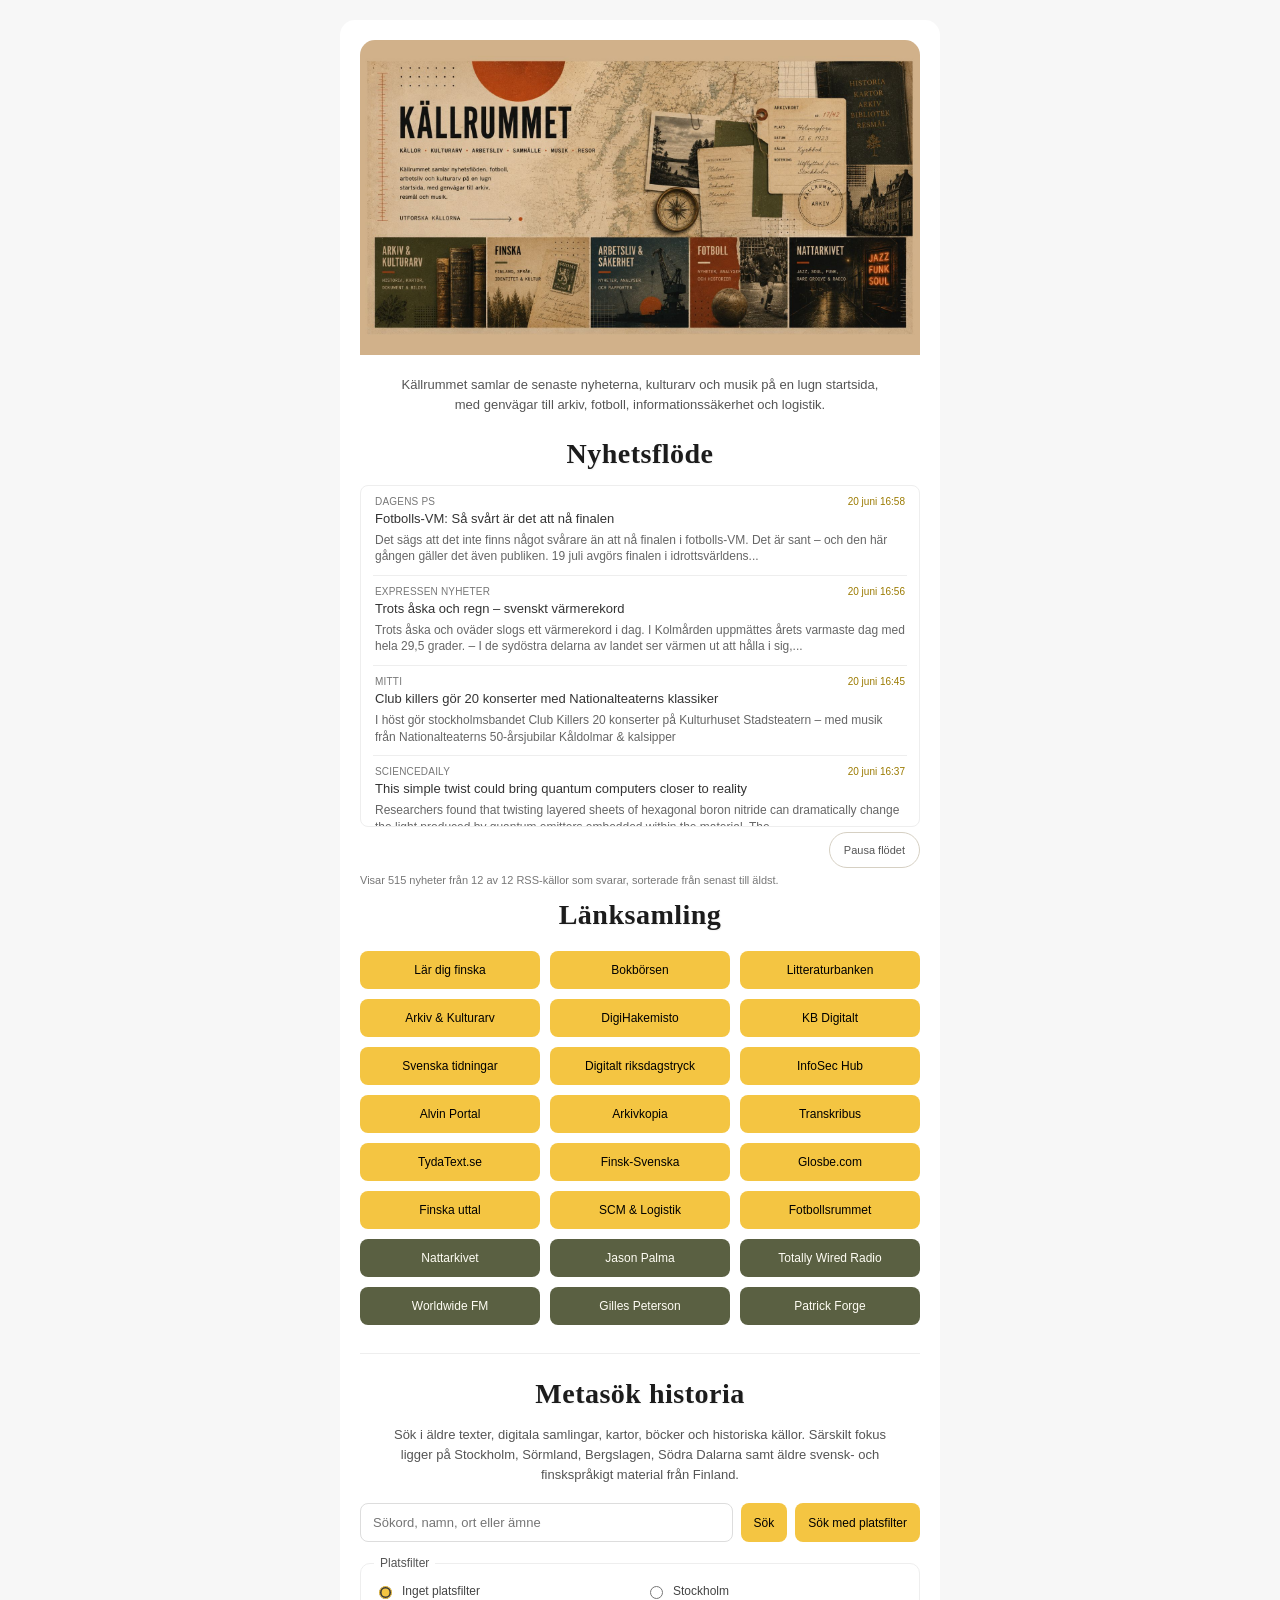
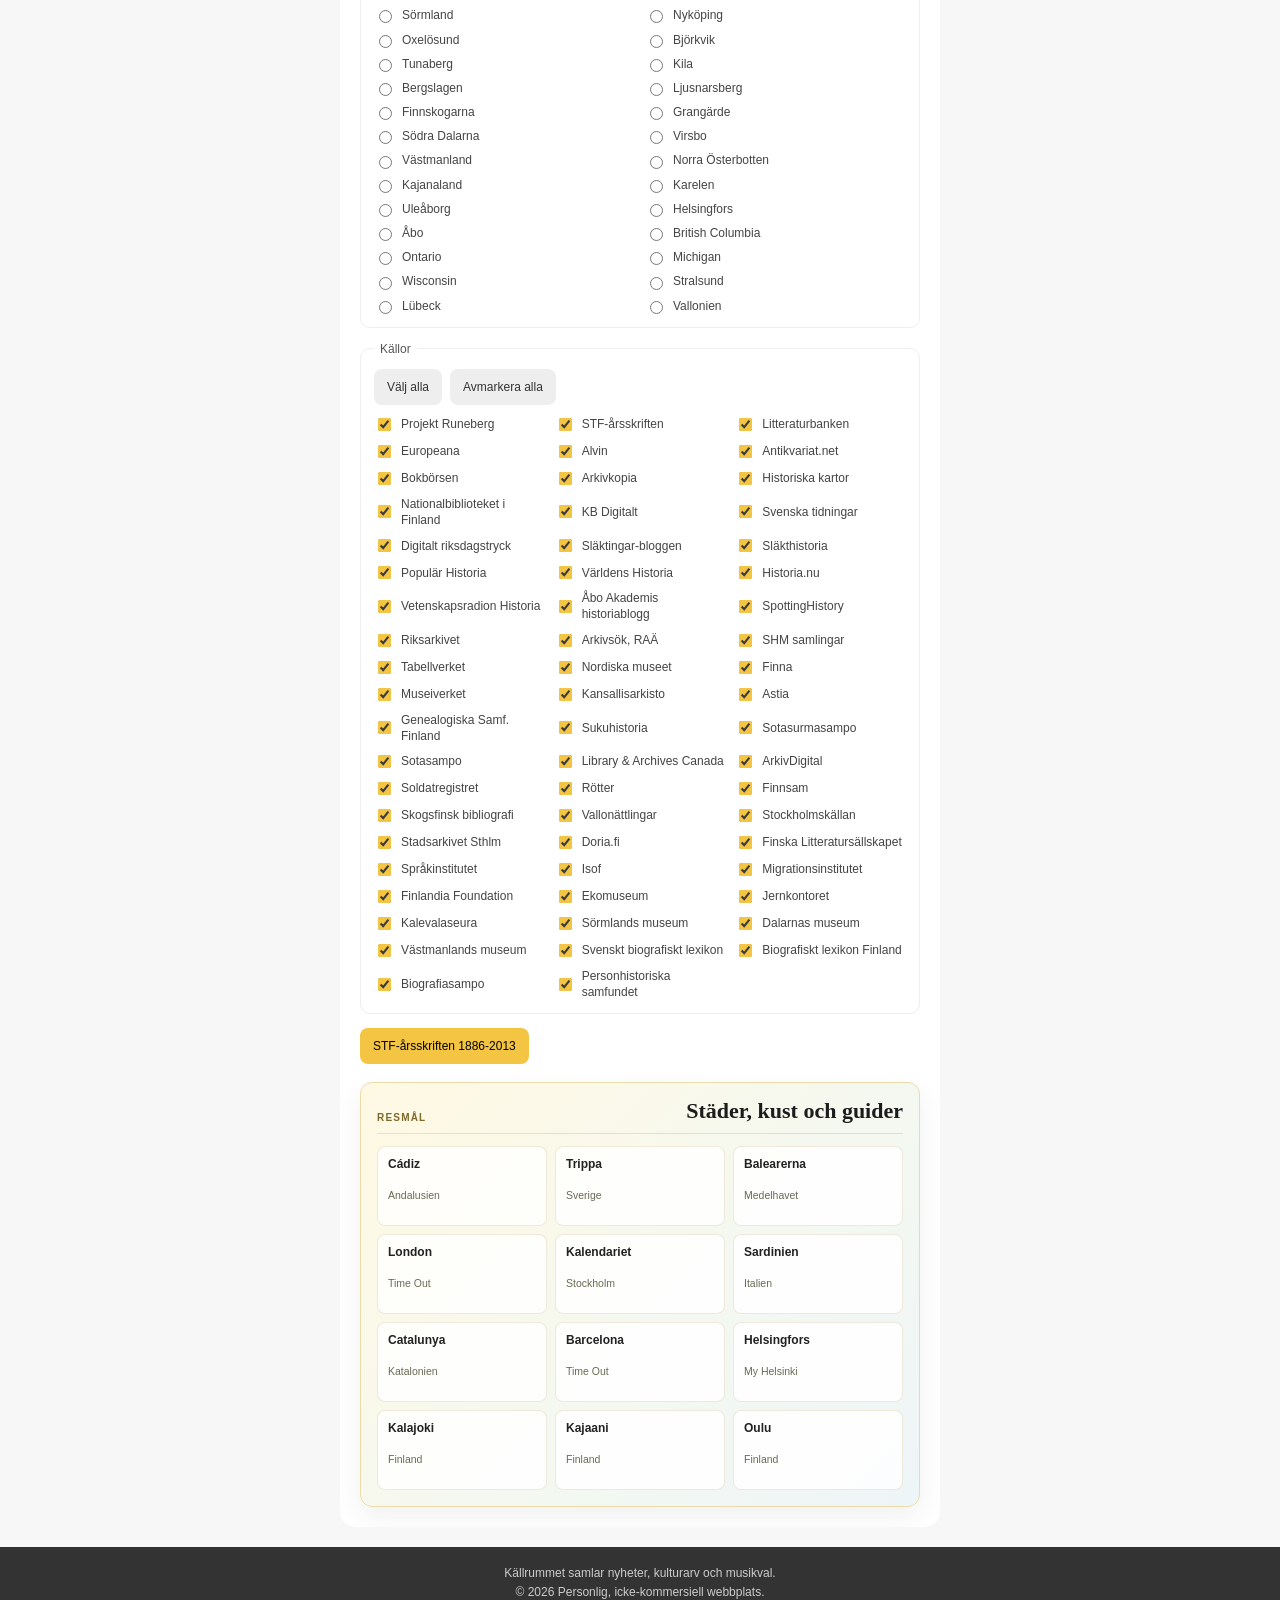
==== index.html @ f32e3cd5 "Add files via upload" ====
<!DOCTYPE html>
<html lang="sv-SE">
<head>
    <meta charset="UTF-8">
    <meta name="viewport" content="width=device-width, initial-scale=1.0">
<title>Källrummet – nyheter, kulturarv, fotboll, logistik och musik</title>
<meta name="description" content="Källrummet samlar senaste RSS-nyheter från 12 utvalda källor, sorterade från senast publicerat till äldst, samt metasök för historia och kulturarv och länkar till arkiv, fotboll och musik.">
<meta name="keywords" content="Källrummet, dagsfärska nyheter, nyhetsflöden, RSS, fotboll, Fotbollsrummet, släktforskning, historia, kulturarv, digitala arkiv, äldre texter, historiska kartor, Projekt Runeberg, Riksarkivet, Finland, Sverige, informationssäkerhet, InfoSec, SCM, logistik, transport, resmål, musik, radio, Nattarkivet">
<meta name="robots" content="index, follow, max-image-preview:large">
<meta name="referrer" content="strict-origin-when-cross-origin">
<meta http-equiv="Permissions-Policy" content="camera=(), microphone=(), geolocation=(), payment=(), usb=(), interest-cohort=()">
<meta http-equiv="Content-Security-Policy" content="default-src 'self'; base-uri 'self'; object-src 'none'; frame-src 'none'; form-action 'self'; img-src 'self' data: https:; style-src 'self' https://fonts.googleapis.com; font-src 'self' https://fonts.gstatic.com; script-src 'self'; connect-src 'self'; upgrade-insecure-requests">
<link rel="canonical" href="https://privat.bahnhof.se/wb111178/">
<meta property="og:type" content="website">
<meta property="og:locale" content="sv_SE">
<meta property="og:title" content="Källrummet – nyheter, kulturarv, fotboll, logistik och musik">
<meta property="og:description" content="Senaste RSS-nyheter från 12 utvalda källor, sorterade från senast publicerat till äldst, tillsammans med kulturarv, arkiv, fotboll och musik.">
<meta property="og:url" content="https://privat.bahnhof.se/wb111178/">
<meta property="og:image" content="https://privat.bahnhof.se/wb111178/kallrummet-banner.jpg">
<meta property="og:image:width" content="1774">
<meta property="og:image:height" content="887">
<meta property="og:image:alt" content="Källrummet – nyheter, kulturarv, Finland, informationssäkerhet, logistik, fotboll och Nattarkivet.">
<meta name="twitter:card" content="summary_large_image">
<meta name="twitter:title" content="Källrummet – nyheter, kulturarv, fotboll, logistik och musik">
<meta name="twitter:description" content="Senaste RSS-nyheter från 12 utvalda källor, sorterade från senast publicerat till äldst, tillsammans med kulturarv, arkiv, fotboll och musik.">
<meta name="twitter:image" content="https://privat.bahnhof.se/wb111178/kallrummet-banner.jpg">
<meta name="twitter:image:alt" content="Källrummet – nyheter, kulturarv, Finland, informationssäkerhet, logistik, fotboll och Nattarkivet.">
<link rel="icon" type="image/png" href="favicon-32x32.png" sizes="32x32">
<link rel="icon" type="image/png" href="favicon-16x16.png" sizes="16x16">
<link rel="shortcut icon" href="favicon.ico">
<link rel="apple-touch-icon" sizes="180x180" href="apple-touch-icon.png">
<meta name="apple-mobile-web-app-title" content="Källrummet" />
<link rel="manifest" href="site.webmanifest" />
    <meta name="theme-color" content="#f4c542">
<link rel="stylesheet" href="style.css?v=2026-06-19-3">
<script type="application/ld+json">
{
  "@context": "https://schema.org",
  "@type": "WebSite",
  "name": "Källrummet",
  "url": "https://privat.bahnhof.se/wb111178/",
  "description": "Senaste RSS-nyheter från 12 utvalda källor, sorterade från senast publicerat till äldst, tillsammans med kulturarv, arkiv, fotboll och musik.",
  "inLanguage": "sv-SE",
  "author": {
    "@type": "Person",
    "name": "Mikael"
  },
  "hasPart": [
    {
      "@type": "CollectionPage",
      "name": "Nattarkivet",
      "url": "https://privat.bahnhof.se/wb111178/nattarkivet.html",
      "description": "Svenskt musikarkiv för jazz-funk, soul-jazz, broken beat, rare groove, Brazilian fusion, skivbolag och radioflöden."
    },
    {
      "@type": "CollectionPage",
      "name": "Lär dig finska",
      "url": "https://privat.bahnhof.se/wb111178/finska.html",
      "description": "En lekfull svensk introduktion till modern finska med ord, uttal, vardagsfraser, grammatik och mini-quiz."
    },
    {
      "@type": "CollectionPage",
      "name": "Arkiv & Kulturarv",
      "url": "https://privat.bahnhof.se/wb111178/kulturarv.html"
    },
    {
      "@type": "CollectionPage",
      "name": "InfoSec Hub",
      "url": "https://privat.bahnhof.se/wb111178/infosec.html"
    },
    {
      "@type": "CollectionPage",
      "name": "SCM & Logistik",
      "url": "https://privat.bahnhof.se/wb111178/scm.html"
    },
    {
      "@type": "CollectionPage",
      "name": "Fotbollsrummet",
      "url": "https://privat.bahnhof.se/wb111178/fotboll.html",
      "description": "Fotbollsflöden med nyheter, klubbkällor, analyser, poddar och ekonomi."
    }
  ]
}
</script>
<link rel="preconnect" href="https://fonts.googleapis.com">
<link rel="preconnect" href="https://fonts.gstatic.com" crossorigin>
<link href="https://fonts.googleapis.com/css2?family=Montserrat:wght@400;500&family=Playfair+Display:wght@700&display=swap" rel="stylesheet">
</head>
<body>
    <main class="container">
        <h1 class="visually-hidden">Källrummet – senaste nyheterna, kulturarv, fotboll, logistik och musik</h1>
<picture>
    <source srcset="kallrummet-banner.jpg" type="image/jpeg">
    <img
        src="kallrummet-banner.jpg"
        alt="Källrummet – nyheter, kulturarv, Finland, informationssäkerhet, logistik, fotboll och Nattarkivet."
        width="1774"
        height="887"
        decoding="async"
        loading="eager"
        fetchpriority="high">
</picture>
        <p class="site-intro">Källrummet samlar de senaste nyheterna, kulturarv och musik på en lugn startsida, med genvägar till arkiv, fotboll, informationssäkerhet och logistik.</p>
        <section class="rss-widget" aria-labelledby="news-heading">
            <h2 id="news-heading">nyhetsflöde</h2>
            <div class="rss-panel" aria-live="polite" aria-busy="true">
                <div class="rss-status" id="rss-status">Hämtar nyheter...</div>
                <div class="rss-list" id="rss-list"></div>
            </div>
            <div class="rss-controls">
                <button type="button" id="rss-toggle" aria-pressed="false">Pausa flödet</button>
            </div>
            <p class="rss-note">
                Visar <span id="rss-item-count">sparade</span> nyheter från <span id="rss-active-feed-count">de</span> av <span id="rss-feed-count">12</span> RSS-källor som svarar, sorterade från senast till äldst.
            </p>
        </section>

<h2 class="links-heading">Länksamling</h2>
<nav class="links-container" aria-label="Länksamling">
  <a href="finska.html">Lär dig finska</a>
  <a href="https://www.bokborsen.se/" target="_blank" rel="noopener noreferrer">Bokbörsen</a>
  <a href="https://litteraturbanken.se/" target="_blank" rel="noopener noreferrer">Litteraturbanken</a>
  <a href="kulturarv.html">Arkiv &amp; Kulturarv</a>
  <a href="https://sv.digihakemisto.net/" target="_blank" rel="noopener noreferrer">DigiHakemisto</a>
  <a href="https://digitalt.kb.se/" target="_blank" rel="noopener noreferrer">KB Digitalt</a>
  <a href="https://tidningar.kb.se/" target="_blank" rel="noopener noreferrer">Svenska tidningar</a>
  <a href="https://riksdagstryck.kb.se/" target="_blank" rel="noopener noreferrer">Digitalt riksdagstryck</a>
  <a href="infosec.html">InfoSec Hub</a>
  <a href="https://www.alvin-portal.org/" target="_blank" rel="noopener noreferrer">Alvin Portal</a>
  <a href="https://arkivkopia.se/" target="_blank" rel="noopener noreferrer">Arkivkopia</a>
  <a href="https://www.transkribus.org/" target="_blank" rel="noopener noreferrer">Transkribus</a>
  <a href="https://www.tydatext.se/" target="_blank" rel="noopener noreferrer">TydaText.se</a>
  <a href="https://kaino.kotus.fi/finsk-svensk/" target="_blank" rel="noopener noreferrer">Finsk-Svenska</a>
  <a href="https://glosbe.com/" target="_blank" rel="noopener noreferrer">Glosbe.com</a>
  <a href="https://www.howtopronounce.com/finnish/index.php" target="_blank" rel="noopener noreferrer">Finska uttal</a>
  <a href="scm.html">SCM &amp; Logistik</a>
  <a href="fotboll.html">Fotbollsrummet</a>
  <a class="music-link" href="nattarkivet.html">Nattarkivet</a>
  <a class="music-link" href="https://ciut.fm/higherground/" target="_blank" rel="noopener noreferrer">Jason Palma</a>
  <a class="music-link" href="https://totallywiredradio.com/" target="_blank" rel="noopener noreferrer">Totally Wired Radio</a>
  <a class="music-link" href="https://www.worldwidefm.net/" target="_blank" rel="noopener noreferrer">Worldwide FM</a>
  <a class="music-link" href="https://www.worldwidefm.net/hosts/gilles-peterson" target="_blank" rel="noopener noreferrer">Gilles Peterson</a>
  <a class="music-link" href="https://www.nts.live/shows/patrickforge" target="_blank" rel="noopener noreferrer">Patrick Forge</a>
</nav>

<section class="meta-search" aria-labelledby="meta-search-heading">
  <h2 id="meta-search-heading">Metasök historia</h2>
  <p class="meta-search-intro">
    Sök i äldre texter, digitala samlingar, kartor, böcker och historiska källor. Särskilt fokus ligger på Stockholm, Sörmland, Bergslagen, Södra Dalarna samt äldre svensk- och finskspråkigt material från Finland.
  </p>
  <form class="meta-search-form" id="history-search-form">
    <div class="meta-search-row">
      <label class="visually-hidden" for="history-search-query">Sökord</label>
      <input id="history-search-query" name="query" type="search" placeholder="Sökord, namn, ort eller ämne" autocomplete="off">
      <button type="submit">Sök</button>
      <button type="button" id="history-search-place-button">Sök med platsfilter</button>
    </div>

    <fieldset class="meta-search-fieldset">
      <legend>Platsfilter</legend>
      <div class="place-filter-grid" id="history-place-filters"></div>
    </fieldset>

    <fieldset class="meta-search-fieldset">
      <legend>Källor</legend>
      <div class="meta-search-source-actions">
        <button class="meta-search-secondary" type="button" id="history-select-all-sources">Välj alla</button>
        <button class="meta-search-secondary" type="button" id="history-clear-sources">Avmarkera alla</button>
      </div>
      <div class="source-filter-grid" id="history-source-filters"></div>
    </fieldset>

    <div class="meta-search-actions">
      <a class="stf-link" href="https://runeberg.org/stf/" target="_blank" rel="noopener noreferrer">STF-årsskriften 1886-2013</a>
      <span class="meta-search-preview" id="history-query-preview" aria-live="polite"></span>
      <span class="meta-search-status" id="history-search-status" role="status" aria-live="polite"></span>
    </div>

    <section class="travel-links" aria-labelledby="travel-links-heading">
      <div class="travel-links-heading">
        <p>Resmål</p>
        <h3 id="travel-links-heading">Städer, kust och guider</h3>
      </div>
      <div class="travel-link-grid">
        <a href="https://www.cadizturismo.com/en/" target="_blank" rel="noopener noreferrer"><span>Cádiz</span> <small>Andalusien</small></a>
        <a href="https://trippa.se/" target="_blank" rel="noopener noreferrer"><span>Trippa</span> <small>Sverige</small></a>
        <a href="https://www.illesbalears.travel/en" target="_blank" rel="noopener noreferrer"><span>Balearerna</span> <small>Medelhavet</small></a>
        <a href="https://www.timeout.com/london" target="_blank" rel="noopener noreferrer"><span>London</span> <small>Time Out</small></a>
        <a href="https://www.dn.se/kalendariet/" target="_blank" rel="noopener noreferrer"><span>Kalendariet</span> <small>Stockholm</small></a>
        <a href="https://www.sardegnaturismo.it/en" target="_blank" rel="noopener noreferrer"><span>Sardinien</span> <small>Italien</small></a>
        <a href="https://www.catalunya.com/en" target="_blank" rel="noopener noreferrer"><span>Catalunya</span> <small>Katalonien</small></a>
        <a href="https://www.timeout.com/barcelona" target="_blank" rel="noopener noreferrer"><span>Barcelona</span> <small>Time Out</small></a>
        <a href="https://www.myhelsinki.fi/" target="_blank" rel="noopener noreferrer"><span>Helsingfors</span> <small>My Helsinki</small></a>
        <a href="https://visitkalajoki.fi/sv/" target="_blank" rel="noopener noreferrer"><span>Kalajoki</span> <small>Finland</small></a>
        <a href="https://visitkajaani.fi/sv/" target="_blank" rel="noopener noreferrer"><span>Kajaani</span> <small>Finland</small></a>
        <a href="https://visitoulu.fi/en/" target="_blank" rel="noopener noreferrer"><span>Oulu</span> <small>Finland</small></a>
      </div>
    </section>
  </form>
</section>
    </main>


<footer>
    <span class="footer-note">
        Källrummet samlar nyheter, kulturarv och musikval.<br>
        © 2026 Personlig, icke-kommersiell webbplats.
    </span>
</footer>
<script src="news-data.js?v=2026-06-19-1" defer></script>
<script src="news-widget.js?v=2026-06-19-4" defer></script>
    <script src="app.js?v=2026-06-19-4" defer></script>
</body>
</html>
---- style.css ----
body {
    font-family: 'Montserrat', sans-serif;
    background-color: #F7F7F7;
    color: #333;
    margin: 0;
    padding: 0;
    display: flex;
    flex-direction: column;
    min-height: 100vh;
    box-sizing: border-box;
}

.container {
    max-width: 600px;
    width: 100%;
    padding: 20px;
    background-color: #FFFFFF;
    border-radius: 15px;
    overflow: hidden;
    text-align: center;
    margin: 20px auto;
    flex: 1;
    box-sizing: border-box;
    transition: transform 0.3s;
}

.container:hover {
    transform: translateY(-5px);
}

h2 {
    text-align: center;
    font-family: 'Playfair Display', serif;
    font-weight: bold;
    font-size: 28px;
    letter-spacing: 0.5px;
    text-transform: lowercase;
    color: #1C1C1C;
    margin-bottom: 15px;
    text-shadow: 1px 1px 1px rgba(0, 0, 0, 0.05);
}

h2:first-letter {
    text-transform: uppercase;
}

.site-intro {
    color: #555555;
    font-size: 13px;
    line-height: 1.55;
    margin: 16px auto 18px;
    max-width: 500px;
}

.visually-hidden {
    position: absolute;
    width: 1px;
    height: 1px;
    padding: 0;
    margin: -1px;
    overflow: hidden;
    clip: rect(0, 0, 0, 0);
    white-space: nowrap;
    border: 0;
}

.rss-widget {
    margin-bottom: 4px;
}

.radio-widget {
    margin-bottom: 15px;
}

.rss-panel {
    position: relative;
    height: 340px;
    overflow: hidden;
    background: #ffffff;
    border: 1px solid #eeeeee;
    border-radius: 8px;
    text-align: left;
}

.podcast-widget {
    margin-bottom: 15px;
}

.podcast-panel {
    position: relative;
    height: 560px;
    overflow: hidden;
    background: #ffffff;
    border: 1px solid #eeeeee;
    border-radius: 10px;
    text-align: left;
}

.podcast-panel::before,
.podcast-panel::after {
    content: "";
    position: absolute;
    left: 0;
    right: 0;
    z-index: 2;
    height: 34px;
    pointer-events: none;
}

.podcast-panel::before {
    top: 0;
    background: linear-gradient(#ffffff, rgba(255, 255, 255, 0));
}

.podcast-panel::after {
    bottom: 0;
    background: linear-gradient(rgba(255, 255, 255, 0), #ffffff);
}

.rss-list {
    display: flex;
    flex-direction: column;
    width: 100%;
}

.rss-sequence {
    display: flex;
    flex: none;
    flex-direction: column;
    padding: 0 12px;
}

.podcast-list {
    display: flex;
    flex-direction: column;
    gap: 0;
    padding: 12px 14px;
}

.rss-list.is-scrolling {
    animation: rss-scroll-vertical var(--rss-duration, 180s) linear infinite;
    will-change: transform;
}

.podcast-list.is-scrolling {
    animation: rss-scroll 95s linear infinite;
}

.rss-panel:hover .rss-list,
.rss-panel:focus-within .rss-list,
.rss-list.is-paused,
.podcast-panel:hover .podcast-list,
.podcast-panel:focus-within .podcast-list {
    animation-play-state: paused;
}

.rss-item {
    background: #ffffff;
    border-bottom: 1px solid #eeeeee;
    color: inherit;
    display: grid;
    min-height: 0;
    padding: 10px 2px;
    text-decoration: none;
}

.rss-item.has-image {
    column-gap: 10px;
    grid-template-columns: 88px minmax(0, 1fr);
}

.podcast-item {
    display: block;
    padding: 11px 0 12px;
    border-bottom: 1px solid #eeeeee;
    color: inherit;
    text-decoration: none;
}

.rss-item:hover .rss-title,
.rss-item:focus .rss-title,
.podcast-item:hover .podcast-title,
.podcast-item:focus .podcast-title {
    color: #9b7a00;
}

.rss-image {
    border-radius: 4px;
    display: block;
    grid-column: 1;
    grid-row: 1 / span 3;
    height: 66px;
    margin: 0;
    object-fit: cover;
    width: 88px;
}

.rss-item.has-image .rss-meta,
.rss-item.has-image .rss-title,
.rss-item.has-image .rss-description {
    grid-column: 2;
}

.rss-meta {
    align-items: baseline;
    display: flex;
    gap: 8px;
    justify-content: space-between;
}

.rss-source {
    color: #777777;
    font-size: 10px;
    font-weight: 500;
    letter-spacing: 0.02em;
    text-transform: uppercase;
}

.rss-date {
    color: #9b7a00;
    flex: none;
    font-size: 10px;
}

.podcast-source {
    color: #777777;
    font-size: 10px;
    font-weight: 500;
    letter-spacing: 0.02em;
    text-transform: uppercase;
}

.rss-title {
    margin-top: 3px;
    color: #333333;
    font-size: 13px;
    font-weight: 500;
    line-height: 1.35;
}

.podcast-title {
    margin-top: 3px;
    color: #333333;
    font-size: 13px;
    font-weight: 500;
    line-height: 1.35;
}

.rss-description {
    margin-top: 4px;
    color: #666666;
    font-size: 12px;
    line-height: 1.4;
}

.podcast-description {
    margin-top: 4px;
    color: #666666;
    font-size: 12px;
    line-height: 1.4;
}

.rss-status {
    padding: 28px 18px;
    color: #777777;
    font-size: 12px;
    line-height: 1.45;
    text-align: center;
}

.podcast-status {
    padding: 28px 18px;
    color: #777777;
    font-size: 12px;
    line-height: 1.45;
    text-align: center;
}

@keyframes rss-scroll-vertical {
    from {
        transform: translateY(0);
    }

    to {
        transform: translateY(-50%);
    }
}

@keyframes rss-scroll {
    from {
        transform: translateY(0);
    }

    to {
        transform: translateY(-50%);
    }
}

.rss-note {
    color: #777;
    font-size: 11px;
    line-height: 1.4;
    margin: 5px 0 0;
    text-align: left;
}

.rss-controls {
    display: flex;
    justify-content: flex-end;
    margin-top: 5px;
}

.rss-controls button {
    background: #ffffff;
    border: 1px solid #d6d0c3;
    border-radius: 999px;
    color: #555555;
    cursor: pointer;
    font: 500 11px/1 Montserrat, sans-serif;
    min-height: 36px;
    padding: 0 14px;
}

.rss-controls button:hover,
.rss-controls button:focus-visible {
    border-color: #9b7a00;
    color: #795f00;
    outline: none;
}

@media (max-width: 600px) {
    .rss-controls button {
        min-height: 42px;
        padding: 0 16px;
    }
}

.links-heading {
    margin-top: 10px;
}


.container img {
    height: auto;
    width: 100%;
    border-top-left-radius: 15px;
    border-top-right-radius: 15px;
    transition: transform 0.3s;
}

.container img:hover {
    transform: scale(1.05);
}

/* Grid-baserad länksamling */
.links-container {
    display: grid;
    grid-template-columns: repeat(auto-fill, minmax(150px, 1fr));
    gap: 10px;
    margin-top: 20px;
}

.links-container a {
    display: block;
    padding: 12px;
    background-color: #f4c542;
    color: #000000;
    text-decoration: none;
    border-radius: 8px;
    font-size: 12px;
    font-weight: 500;
    transition: background-color 0.3s, transform 0.3s;
}

.links-container a:hover {
    background-color: #e0b300;
    transform: translateY(-2px);
}

.links-container a:focus-visible,
.meta-search button:focus-visible,
.meta-search .stf-link:focus-visible,
.travel-link-grid a:focus-visible,
.meta-search input:focus-visible {
    outline: 2px solid #9b7a00;
    outline-offset: 3px;
}

.links-container a.music-link {
    background-color: #5a6042;
    color: #fffdf4;
}

.links-container a.music-link:hover {
    background-color: #464c33;
}

.meta-search {
    margin-top: 28px;
    padding-top: 24px;
    border-top: 1px solid #eeeeee;
    text-align: left;
}

.meta-search h2 {
    margin-top: 0;
}

.meta-search-intro {
    color: #555555;
    font-size: 13px;
    line-height: 1.55;
    margin: 0 auto 18px;
    max-width: 520px;
    text-align: center;
}

.meta-search-form {
    display: grid;
    gap: 14px;
}

.meta-search-row {
    display: grid;
    grid-template-columns: 1fr auto auto;
    gap: 8px;
}

.meta-search input[type="search"],
.meta-search select {
    width: 100%;
    border: 1px solid #dddddd;
    border-radius: 8px;
    box-sizing: border-box;
    color: #333333;
    font: inherit;
    font-size: 13px;
    padding: 11px 12px;
}

.meta-search button,
.meta-search .stf-link {
    border: 0;
    border-radius: 8px;
    background-color: #f4c542;
    color: #000000;
    cursor: pointer;
    display: inline-block;
    font: inherit;
    font-size: 12px;
    font-weight: 500;
    padding: 11px 13px;
    text-align: center;
    text-decoration: none;
    transition: background-color 0.3s, transform 0.3s;
    white-space: nowrap;
}

.meta-search button:hover,
.meta-search .stf-link:hover {
    background-color: #e0b300;
    transform: translateY(-2px);
}

.meta-search-fieldset {
    border: 1px solid #eeeeee;
    border-radius: 10px;
    margin: 0;
    padding: 13px;
}

.meta-search-fieldset legend {
    color: #555555;
    font-size: 12px;
    font-weight: 500;
    padding: 0 6px;
}

.place-filter-grid,
.source-filter-grid {
    display: grid;
    gap: 8px 10px;
    grid-template-columns: repeat(2, minmax(0, 1fr));
}

.source-filter-grid {
    grid-template-columns: repeat(3, minmax(0, 1fr));
}

.meta-search label {
    align-items: center;
    color: #444444;
    display: flex;
    font-size: 12px;
    gap: 7px;
    line-height: 1.35;
}

.meta-search input[type="checkbox"],
.meta-search input[type="radio"] {
    accent-color: #f4c542;
    flex: 0 0 auto;
}

.meta-search-actions {
    align-items: center;
    display: flex;
    flex-wrap: wrap;
    gap: 8px;
}

.travel-links {
    background: linear-gradient(135deg, #fff9e3 0%, #f4f8f1 58%, #eef5f7 100%);
    border: 1px solid #eadca8;
    border-radius: 12px;
    box-shadow: 0 10px 24px rgba(51, 51, 51, 0.07);
    margin-top: 4px;
    overflow: hidden;
    padding: 16px;
}

.travel-links-heading {
    align-items: end;
    border-bottom: 1px solid rgba(156, 126, 38, 0.2);
    display: flex;
    gap: 10px;
    justify-content: space-between;
    margin-bottom: 12px;
    padding-bottom: 10px;
}

.travel-links-heading p {
    color: #7b6a2c;
    font-size: 10px;
    font-weight: 600;
    letter-spacing: 0.12em;
    margin: 0;
    text-transform: uppercase;
}

.travel-links-heading h3 {
    color: #1c1c1c;
    font-family: 'Playfair Display', serif;
    font-size: 22px;
    line-height: 1.1;
    margin: 0;
    text-align: right;
}

.travel-link-grid {
    display: grid;
    gap: 8px;
    grid-template-columns: repeat(3, minmax(0, 1fr));
}

.travel-link-grid a {
    background: rgba(255, 255, 255, 0.82);
    border: 1px solid rgba(156, 126, 38, 0.16);
    border-radius: 8px;
    color: #222222;
    display: grid;
    gap: 3px;
    min-height: 58px;
    padding: 10px;
    text-decoration: none;
    transition: background-color 0.3s, border-color 0.3s, transform 0.3s, box-shadow 0.3s;
}

.travel-link-grid a:hover {
    background: #ffffff;
    border-color: rgba(156, 126, 38, 0.34);
    box-shadow: 0 8px 18px rgba(51, 51, 51, 0.08);
    transform: translateY(-2px);
}

.travel-link-grid span {
    font-size: 12px;
    font-weight: 600;
    line-height: 1.25;
}

.travel-link-grid small {
    color: #6a6a55;
    font-size: 10.5px;
    line-height: 1.3;
}

.podcast-nav {
    display: flex;
    justify-content: center;
    margin-top: 18px;
}

.back-arrow-link,
.back-arrow-link:visited {
    align-items: center;
    background: #f4c542;
    border: 1px solid #e0b300;
    border-radius: 999px;
    box-shadow: 0 4px 12px rgba(51, 51, 51, 0.08);
    display: inline-flex;
    height: 42px;
    justify-content: center;
    text-decoration: none;
    transition: background-color 0.3s, border-color 0.3s, transform 0.3s, box-shadow 0.3s;
    width: 42px;
}

.back-arrow-link span[aria-hidden="true"] {
    border-bottom: 2px solid #1c1c1c;
    border-left: 2px solid #1c1c1c;
    display: block;
    height: 10px;
    margin-left: 4px;
    transform: rotate(45deg);
    width: 10px;
}

.back-arrow-link:hover,
.back-arrow-link:focus {
    background: #e0b300;
    border-color: #cfaa10;
    box-shadow: 0 6px 16px rgba(51, 51, 51, 0.12);
    transform: translateY(-2px);
}

.back-arrow-link:focus-visible {
    outline: 2px solid #1c1c1c;
    outline-offset: 3px;
}

.meta-search-source-actions {
    display: flex;
    flex-wrap: wrap;
    gap: 8px;
    margin-bottom: 10px;
}

.meta-search button.meta-search-secondary {
    background-color: #eeeeee;
    color: #333333;
}

.meta-search button.meta-search-secondary:hover {
    background-color: #dddddd;
}

.meta-search-preview {
    color: #555555;
    font-size: 11.5px;
    line-height: 1.45;
    min-height: 16px;
}

.meta-search-status {
    color: #777777;
    font-size: 11px;
    line-height: 1.45;
    min-height: 16px;
}

.infosec-page {
    background-color: #f9f9f9;
    color: #333333;
    font-family: 'Playfair Display', Georgia, serif;
    max-width: 1180px;
    text-align: left;
}

.infosec-page:hover {
    transform: none;
}

.infosec-header {
    border-bottom: 2px solid #1c1c1c;
    margin-bottom: 34px;
    padding-bottom: 22px;
    text-align: center;
}

.infosec-kicker {
    color: #666666;
    font-size: 11px;
    letter-spacing: 0.08em;
    margin: 0 0 8px;
    text-transform: uppercase;
}

.infosec-header h1 {
    color: #333333;
    font-family: 'Playfair Display', serif;
    font-size: 58px;
    font-weight: 700;
    line-height: 1.05;
    margin: 0 0 14px;
    text-align: center;
}

.infosec-status,
.infosec-help {
    color: #666666;
    font-size: 12px;
    line-height: 1.5;
    margin: 0;
}

.infosec-search {
    margin-bottom: 28px;
}

.infosec-search h2,
.infosec-card h2,
.infosec-feed h2,
.infosec-principles h2 {
    border-bottom: 1px solid #333333;
    color: #333333;
    font-family: 'Playfair Display', serif;
    font-size: 19px;
    font-weight: 700;
    letter-spacing: 0;
    margin: 0 0 20px;
    padding-bottom: 12px;
    text-align: left;
    text-shadow: none;
    text-transform: none;
}

.infosec-page h3 {
    color: #333333;
    font-family: 'Playfair Display', Georgia, serif;
    font-size: 15px;
    font-weight: 700;
    margin: 28px 0 12px;
}

.infosec-search form {
    display: grid;
    gap: 8px;
    grid-template-columns: 1fr auto;
    margin-bottom: 8px;
}

.infosec-search input {
    border: 1px solid #1c1c1c;
    border-radius: 0;
    box-sizing: border-box;
    color: #1c1c1c;
    font-family: 'Montserrat', system-ui, sans-serif;
    font-size: 13px;
    padding: 11px 12px;
    width: 100%;
}

.infosec-search button {
    background: #1c1c1c;
    border: 1px solid #1c1c1c;
    color: #ffffff;
    cursor: pointer;
    font-family: 'Montserrat', system-ui, sans-serif;
    font-size: 12px;
    font-weight: 500;
    padding: 11px 18px;
}

.infosec-search button:hover,
.infosec-search button:focus {
    background: #444444;
}

.infosec-grid {
    display: grid;
    gap: 16px;
    grid-template-columns: repeat(4, minmax(0, 1fr));
}

.infosec-directory {
    margin-top: 18px;
}

.infosec-media {
    margin-top: 18px;
}

.infosec-reference {
    display: grid;
    gap: 16px;
    grid-template-columns: repeat(4, minmax(0, 1fr));
    margin-top: 18px;
}

.infosec-deep-dive {
    display: grid;
    gap: 16px;
    grid-template-columns: repeat(3, minmax(0, 1fr));
    margin-top: 18px;
}

.infosec-deep-dive .infosec-card ul {
    list-style: disc;
    padding-left: 18px;
}

.infosec-deep-dive .infosec-card li {
    padding-left: 2px;
}

.scm-page .infosec-grid {
    grid-template-columns: repeat(4, minmax(0, 1fr));
}

.scm-flow-list {
    counter-reset: scm-step;
    list-style: none;
    margin: 0;
    padding: 0;
}

.infosec-card .scm-flow-list li {
    border-bottom: 1px solid #eeeeee;
    display: grid;
    gap: 3px;
    padding: 10px 0 12px;
    position: relative;
}

.infosec-card .scm-flow-list li::before {
    color: #777777;
    content: counter(scm-step, decimal-leading-zero);
    counter-increment: scm-step;
    font-size: 11px;
    letter-spacing: 0.06em;
    text-transform: uppercase;
}

.infosec-card .scm-flow-list li:not(:last-child)::after {
    bottom: -8px;
    color: #777777;
    content: "->";
    font-size: 12px;
    left: 0;
    position: absolute;
}

.infosec-card .scm-flow-list strong {
    color: #1c1c1c;
    font-weight: 500;
}

.infosec-card .scm-flow-list span {
    color: #555555;
    font-size: 13px;
    line-height: 1.55;
}

.infosec-home-checklist {
    margin-top: 18px;
}

.infosec-section-heading {
    border: 1px solid #dddddd;
    margin-bottom: 16px;
    padding: 20px;
}

.infosec-section-heading h2 {
    color: #222222;
    font-family: "Playfair Display", Georgia, serif;
    font-size: 25px;
    font-weight: 700;
    line-height: 1.2;
    margin: 0 0 10px;
}

.infosec-section-heading p {
    color: #555555;
    font-size: 13px;
    line-height: 1.65;
    margin: 0;
}

.infosec-home-checklist-grid {
    display: grid;
    gap: 16px;
    grid-template-columns: repeat(2, minmax(0, 1fr));
}

.infosec-card h3 {
    color: #222222;
    font-family: "Playfair Display", Georgia, serif;
    font-size: 20px;
    font-weight: 700;
    line-height: 1.25;
    margin: 0 0 16px;
}

.infosec-checklist-items label {
    align-items: flex-start;
    cursor: pointer;
    display: flex;
    gap: 10px;
}

.infosec-checklist-items input {
    accent-color: #333333;
    flex: 0 0 auto;
    margin-top: 3px;
}

.infosec-checklist-items input:checked + span {
    color: #666666;
    text-decoration: line-through;
    text-decoration-thickness: 1px;
}

.infosec-card,
.infosec-feed,
.infosec-principles {
    border: 1px solid #dddddd;
    padding: 20px;
}

.infosec-card p,
.infosec-feed p {
    color: #555555;
    font-size: 13px;
    line-height: 1.65;
    margin: 0 0 15px;
}

.infosec-card ul,
.infosec-feed-list {
    list-style: none;
    margin: 0;
    padding: 0;
}

.infosec-card li,
.infosec-feed-list li {
    border-bottom: 1px solid #eeeeee;
    font-size: 13px;
    line-height: 1.55;
    padding: 9px 0;
}

.infosec-card strong {
    color: #1c1c1c;
    font-weight: 500;
}

.infosec-card li:first-child,
.infosec-feed-list li:first-child {
    padding-top: 0;
}

.infosec-card li:last-child,
.infosec-feed-list li:last-child {
    border-bottom: 0;
    padding-bottom: 0;
}

.infosec-page a {
    color: #1c1c1c;
    text-decoration: none;
}

.infosec-page a:hover,
.infosec-page a:focus {
    text-decoration: underline;
    text-decoration-thickness: 1px;
    text-underline-offset: 3px;
}

.infosec-feed {
    display: grid;
    gap: 18px;
    grid-template-columns: minmax(180px, 0.35fr) 1fr;
    margin-top: 18px;
}

.infosec-feed-status {
    color: #777777;
    font-size: 12px;
    line-height: 1.45;
}

.infosec-feed-source {
    color: #777777;
    display: block;
    font-size: 10px;
    font-weight: 500;
    letter-spacing: 0.04em;
    margin-bottom: 3px;
    text-transform: uppercase;
}

.infosec-principles {
    margin-top: 18px;
}

.infosec-principles dl {
    display: grid;
    gap: 14px;
    grid-template-columns: repeat(3, minmax(0, 1fr));
    margin: 0;
}

.infosec-principles dt {
    color: #333333;
    font-size: 13px;
    font-weight: 500;
    margin-bottom: 4px;
}

.infosec-principles dd {
    color: #555555;
    font-size: 13px;
    line-height: 1.55;
    margin: 0;
}

footer {
    background-color: #333;
    color: #fff;
    padding: 16px 15px 15px;
    text-align: center;
    width: 100%;
    margin-top: auto;
    box-sizing: border-box;
}

footer a {
    color: #ffffff;
    text-decoration: none;
    margin: 0 8px;
    transition: color 0.3s;
}

footer a:hover {
    color: #f4c542;
}

.footer-links {
    margin-bottom: 8px;
}

.footer-note {
    color: #cccccc;
    font-size: 12px;
    line-height: 1.5;
}

@media (max-width: 640px) {
    .container {
        border-radius: 0;
        margin: 0 auto;
        padding: 14px;
    }

    .container:hover,
    .container img:hover,
    .links-container a:hover,
    .meta-search button:hover,
    .meta-search .stf-link:hover {
        transform: none;
    }

    .links-container {
        grid-template-columns: repeat(2, minmax(0, 1fr));
        gap: 9px;
    }

    .links-container a {
        min-height: 44px;
        padding: 10px 8px;
        align-content: center;
        font-size: 11.5px;
    }

    .rss-panel {
        height: 300px;
    }

    .rss-sequence {
        padding: 0 9px;
    }

    .rss-item {
        padding: 9px 1px;
    }

    .rss-item.has-image {
        grid-template-columns: 76px minmax(0, 1fr);
    }

    .rss-image {
        height: 58px;
        width: 76px;
    }

    .podcast-panel {
        height: 500px;
    }


    .podcast-list {
        padding: 10px 12px;
    }

    .rss-title {
        font-size: 12.5px;
    }

    .podcast-title {
        font-size: 12.5px;
    }

    .rss-description {
        font-size: 11.5px;
    }

    .podcast-description {
        font-size: 11.5px;
    }

    .site-intro {
        font-size: 12.5px;
        margin-top: 14px;
    }

    .meta-search {
        margin-top: 24px;
        padding-top: 20px;
    }

    .meta-search-row,
    .place-filter-grid,
    .source-filter-grid {
        grid-template-columns: 1fr;
    }

    .meta-search button,
    .meta-search .stf-link,
    .meta-search-source-actions button {
        width: 100%;
    }

    .travel-links {
        padding: 13px;
    }

    .travel-links-heading {
        align-items: start;
        display: grid;
        gap: 5px;
    }

    .travel-links-heading h3 {
        font-size: 19px;
        text-align: left;
    }

    .travel-link-grid {
        grid-template-columns: repeat(2, minmax(0, 1fr));
    }

    .infosec-page {
        padding: 18px 14px;
    }

    .infosec-header {
        margin-bottom: 26px;
    }

    .infosec-header h1 {
        font-size: 34px;
    }

    .infosec-search form,
    .infosec-grid,
    .infosec-reference,
    .infosec-deep-dive,
    .infosec-home-checklist-grid,
    .scm-page .infosec-grid,
    .infosec-feed,
    .infosec-principles dl {
        grid-template-columns: 1fr;
    }

    .infosec-search button {
        width: 100%;
    }
}
.heritage-search-form {
    grid-template-columns: minmax(0, 1fr) minmax(190px, 0.28fr) auto;
}

.heritage-search select {
    border: 1px solid #1c1c1c;
    border-radius: 0;
    box-sizing: border-box;
    color: #1c1c1c;
    font-family: 'Montserrat', system-ui, sans-serif;
    font-size: 13px;
    padding: 11px 12px;
    width: 100%;
}

.heritage-flow-set {
    display: grid;
    gap: 16px;
    grid-template-columns: repeat(2, minmax(0, 1fr));
    margin-top: 18px;
}

.heritage-flow-card {
    min-width: 0;
}

.heritage-pipeline {
    display: grid;
    gap: 10px;
    grid-template-columns: repeat(auto-fit, minmax(132px, 1fr));
    margin-bottom: 16px;
}

.heritage-pipeline span {
    border: 1px solid #dddddd;
    color: #1c1c1c;
    font-family: 'Montserrat', system-ui, sans-serif;
    font-size: 11px;
    line-height: 1.35;
    min-height: 52px;
    overflow-wrap: anywhere;
    padding: 10px 9px;
    position: relative;
    text-align: center;
}

.heritage-pipeline span:not(:last-child)::after {
    color: #777777;
    content: "->";
    position: absolute;
    display: none;
}

.heritage-pipeline.compact span {
    min-height: 52px;
}

.heritage-matrix-card {
    margin-top: 18px;
}

.heritage-table-wrap {
    overflow-x: auto;
}

.heritage-matrix {
    border-collapse: collapse;
    color: #444444;
    font-family: 'Montserrat', system-ui, sans-serif;
    font-size: 12px;
    min-width: 760px;
    width: 100%;
}

.heritage-matrix th,
.heritage-matrix td {
    border-bottom: 1px solid #eeeeee;
    padding: 10px 8px;
    text-align: left;
    vertical-align: top;
}

.heritage-matrix th {
    color: #1c1c1c;
    font-weight: 500;
}

.heritage-matrix tbody tr:last-child td {
    border-bottom: 0;
}

.heritage-page code {
    color: #1c1c1c;
    font-family: Consolas, 'Courier New', monospace;
    font-size: 0.95em;
}

@media (max-width: 760px) {
    .heritage-search-form,
    .heritage-flow-set,
    .heritage-pipeline,
    .heritage-page .infosec-reference,
    .heritage-page .infosec-deep-dive {
        grid-template-columns: 1fr;
    }

    .heritage-pipeline span {
        min-height: 0;
        text-align: left;
    }

    .heritage-pipeline span:not(:last-child)::after {
        bottom: -17px;
        left: 8px;
        right: auto;
        top: auto;
        transform: none;
    }

    .heritage-search select {
        width: 100%;
    }
}

/* After Hours / Nattarkivet page */
body.after-hours-page {
    --ah-bg: #111111;
    --ah-text: #ffffff;
    --ah-accent: #ffcc00;
    --ah-secondary: #a5a5a5;
    --ah-muted: #6f6f6f;
    --ah-border: #2a2a2a;
    --ah-panel: #151515;
    --ah-panel-soft: #151515;
    --ah-verdant: #a5a5a5;
    --ah-rust: #ffcc00;
    --ah-font-header: 'Inter', Helvetica, Arial, sans-serif;
    --ah-font-body: 'Source Serif 4', Georgia, serif;
    background: var(--ah-bg);
    color: var(--ah-text);
    display: block;
    font-family: var(--ah-font-header);
    line-height: 1.5;
    min-height: 100vh;
    overflow-x: hidden;
    scroll-padding-top: 74px;
    text-align: left;
}

body.after-hours-page[data-theme="golden"] {
    --ah-bg: #111111;
    --ah-text: #ffffff;
    --ah-accent: #ffcc00;
    --ah-secondary: #a5a5a5;
    --ah-muted: #6f6f6f;
    --ah-border: #2a2a2a;
    --ah-panel: #151515;
    --ah-panel-soft: #151515;
    --ah-verdant: #a5a5a5;
    --ah-rust: #ffcc00;
}

body.after-hours-page[data-theme="nordic"] {
    --ah-bg: #111111;
    --ah-text: #ffffff;
    --ah-accent: #ffcc00;
    --ah-secondary: #a5a5a5;
    --ah-muted: #6f6f6f;
    --ah-border: #2a2a2a;
    --ah-panel: #151515;
    --ah-panel-soft: #151515;
    --ah-verdant: #a5a5a5;
    --ah-rust: #ffcc00;
}

body.after-hours-page::before {
    background-image: url("data:image/svg+xml,%3Csvg xmlns='http://www.w3.org/2000/svg' width='120' height='120' viewBox='0 0 120 120'%3E%3Cfilter id='n'%3E%3CfeTurbulence type='fractalNoise' baseFrequency='0.8' numOctaves='2' stitchTiles='stitch'/%3E%3C/filter%3E%3Crect width='120' height='120' filter='url(%23n)' opacity='0.36'/%3E%3C/svg%3E");
    content: "";
    inset: 0;
    opacity: 0;
    pointer-events: none;
    position: fixed;
    z-index: -1;
}

body.after-hours-page[data-texture="analog"]::before {
    opacity: 0.12;
}

.after-hours-page *,
.after-hours-page *::before,
.after-hours-page *::after {
    box-sizing: border-box;
}

.after-hours-page a {
    color: inherit;
    text-decoration: none;
}

.after-hours-page a:hover,
.after-hours-page a:focus {
    color: var(--ah-accent);
}

.after-hours-page a:focus-visible,
.after-hours-page button:focus-visible,
.after-hours-page input:focus-visible {
    outline: 2px solid var(--ah-accent);
    outline-offset: 4px;
}

.ah-skip-link {
    background: var(--ah-accent);
    color: var(--ah-bg);
    font-size: 0.78rem;
    font-weight: 800;
    left: 18px;
    letter-spacing: 0.12em;
    padding: 10px 14px;
    position: absolute;
    text-transform: uppercase;
    top: 12px;
    transform: translateY(-160%);
    z-index: 1000;
}

.ah-skip-link:focus {
    transform: translateY(0);
}

.ah-top-nav,
.ah-header,
.ah-main,
.ah-footer {
    margin: 0 auto;
    max-width: 1240px;
    padding-left: 28px;
    padding-right: 28px;
    width: 100%;
}

.ah-top-nav {
    align-items: center;
    border-bottom: 1px solid var(--ah-border);
    display: flex;
    flex-wrap: wrap;
    gap: 10px 28px;
    justify-content: flex-end;
    padding-bottom: 18px;
    padding-top: 24px;
}

.ah-top-nav a {
    color: var(--ah-secondary);
    font-size: 0.74rem;
    font-weight: 700;
    letter-spacing: 0.14em;
    text-transform: uppercase;
}

.ah-header {
    padding-bottom: 58px;
    padding-top: 74px;
}

body.after-hours-page[data-mode="narrative"] .ah-header {
    padding-bottom: 70px;
}

.ah-masthead-grid {
    display: grid;
    gap: 22px;
    grid-template-columns: repeat(12, minmax(0, 1fr));
}

.ah-kicker,
.ah-section-heading > span,
.ah-column-head span,
.ah-context-label,
.ah-results-label,
.ah-feed-source,
.ah-library-item span,
.ah-record-year {
    color: var(--ah-accent);
    font-size: 0.74rem;
    font-weight: 800;
    letter-spacing: 0.16em;
    text-transform: uppercase;
}

.ah-kicker {
    grid-column: 1 / span 2;
    grid-row: 1;
    padding-top: 10px;
}

.ah-header h1 {
    color: var(--ah-text);
    font-family: var(--ah-font-header);
    font-size: 7.6rem;
    font-weight: 900;
    grid-column: 3 / -1;
    grid-row: 1;
    letter-spacing: 0;
    line-height: 0.84;
    margin: 0;
    max-width: none;
    overflow-wrap: anywhere;
    text-transform: uppercase;
}

.ah-standfirst {
    color: var(--ah-secondary);
    font-family: var(--ah-font-body);
    font-size: 1.36rem;
    grid-column: 3 / span 8;
    grid-row: 2;
    line-height: 1.72;
    margin: 18px 0 0;
    max-width: 68ch;
}

.ah-masthead-meta {
    display: grid;
    gap: 16px;
    grid-column: 3 / span 8;
    grid-row: 3;
    grid-template-columns: repeat(3, minmax(0, 1fr));
    margin: 14px 0 0;
}

.ah-masthead-meta div {
    border-top: 1px solid var(--ah-border);
    min-width: 0;
    padding-top: 13px;
}

.ah-masthead-meta dt {
    color: var(--ah-muted);
    font-size: 0.72rem;
    font-weight: 700;
    letter-spacing: 0.12em;
    margin-bottom: 5px;
    text-transform: uppercase;
}

.ah-masthead-meta dd {
    color: var(--ah-text);
    font-size: 1rem;
    font-weight: 700;
    margin: 0;
    overflow-wrap: anywhere;
}

.ah-main {
    padding-bottom: 32px;
}

.ah-manifesto {
    border-left: 4px solid var(--ah-accent);
    margin-bottom: 96px;
    max-width: 880px;
    padding-left: 28px;
}

.ah-manifesto p,
.ah-section-heading p,
.ah-context-panel p,
.ah-library-item p,
.ah-feed-item p,
.ah-record-note {
    color: var(--ah-secondary);
    font-family: var(--ah-font-body);
    font-size: 1.03rem;
    line-height: 1.72;
    margin: 0;
}

.ah-section {
    border-top: 1px solid var(--ah-border);
    margin-bottom: 108px;
    padding-top: 30px;
}

.ah-seo-index {
    border-top: 1px solid var(--ah-border);
    display: grid;
    gap: 28px;
    grid-template-columns: minmax(180px, 0.42fr) 1fr;
    margin-bottom: 92px;
    padding-top: 28px;
}

.ah-seo-index span {
    color: var(--ah-accent);
    display: block;
    font-size: 0.74rem;
    font-weight: 800;
    letter-spacing: 0.16em;
    margin-bottom: 14px;
    text-transform: uppercase;
}

.ah-seo-index h2 {
    color: var(--ah-text);
    font-family: var(--ah-font-header);
    font-size: 1.72rem;
    font-weight: 900;
    letter-spacing: 0;
    line-height: 1.06;
    margin: 0 0 14px;
    text-transform: uppercase;
}

.ah-seo-index p {
    color: var(--ah-secondary);
    font-family: var(--ah-font-body);
    line-height: 1.72;
    margin: 0;
    max-width: 72ch;
}

.ah-seo-link-grid {
    align-content: start;
    display: grid;
    gap: 10px;
    grid-template-columns: repeat(2, minmax(0, 1fr));
}

.ah-seo-link-grid a {
    border: 1px solid var(--ah-border);
    color: var(--ah-text);
    display: block;
    font-size: 0.78rem;
    font-weight: 800;
    letter-spacing: 0.08em;
    min-width: 0;
    overflow-wrap: anywhere;
    padding: 11px 12px;
    text-transform: uppercase;
}

.ah-seo-link-grid a:hover {
    border-color: var(--ah-accent);
    color: var(--ah-accent);
}

.ah-section-heading {
    display: grid;
    gap: 22px;
    grid-template-columns: minmax(150px, 0.28fr) 1fr;
    margin-bottom: 34px;
}

.ah-section-heading h2 {
    border: 0;
    color: var(--ah-text);
    font-family: var(--ah-font-header);
    font-size: 2.05rem;
    font-weight: 900;
    letter-spacing: 0;
    line-height: 1.05;
    margin: 0 0 14px;
    padding: 0;
    text-align: left;
    text-shadow: none;
    text-transform: uppercase;
}

.ah-search-bar {
    align-items: center;
    border-bottom: 1px solid var(--ah-border);
    border-top: 1px solid var(--ah-border);
    display: grid;
    gap: 16px;
    grid-template-columns: minmax(130px, 0.24fr) 1fr auto;
    margin-bottom: 20px;
    padding: 20px 0;
}

.ah-search-bar label,
.ah-search-bar output {
    color: var(--ah-accent);
    font-size: 0.72rem;
    font-weight: 800;
    letter-spacing: 0.15em;
    text-transform: uppercase;
}

.ah-search-bar output {
    color: var(--ah-muted);
    min-width: 150px;
    text-align: right;
}

.ah-search-bar input {
    background: transparent;
    border: 0;
    color: var(--ah-text);
    font: 800 2.35rem/1 var(--ah-font-header);
    letter-spacing: 0;
    min-width: 0;
    padding: 4px 0;
    width: 100%;
}

.ah-search-bar input::placeholder {
    color: var(--ah-muted);
    opacity: 1;
}

.ah-filter-row,
.ah-feed-toolbar {
    display: flex;
    flex-wrap: wrap;
    gap: 8px;
    margin: 0 0 26px;
}

.ah-pill-button {
    background: transparent;
    border: 1px solid var(--ah-border);
    border-radius: 4px;
    color: var(--ah-secondary);
    cursor: pointer;
    font: 800 0.72rem/1 var(--ah-font-header);
    letter-spacing: 0.11em;
    min-height: 38px;
    padding: 0 12px;
    text-transform: uppercase;
}

.ah-pill-button:hover,
.ah-pill-button.is-active {
    background: var(--ah-accent);
    border-color: var(--ah-accent);
    color: var(--ah-bg);
}

.ah-archive-facets {
    display: grid;
    gap: 16px;
    grid-template-columns: repeat(3, minmax(0, 1fr));
    margin: 0 0 28px;
}

.ah-facet-column {
    border: 1px solid var(--ah-border);
    min-width: 0;
    padding: 16px;
}

.ah-facet-head {
    align-items: baseline;
    border-bottom: 1px solid var(--ah-border);
    display: flex;
    gap: 12px;
    justify-content: space-between;
    margin-bottom: 12px;
    padding-bottom: 10px;
}

.ah-facet-head h3 {
    color: var(--ah-text);
    font-size: 0.82rem;
    font-weight: 900;
    letter-spacing: 0.1em;
    margin: 0;
    text-transform: uppercase;
}

.ah-facet-head span,
.ah-facet-list button span {
    color: var(--ah-muted);
    font-size: 0.72rem;
    font-weight: 800;
}

.ah-facet-list {
    display: flex;
    flex-wrap: wrap;
    gap: 7px;
}

.ah-facet-list button {
    background: transparent;
    border: 1px solid var(--ah-border);
    border-radius: 4px;
    color: var(--ah-secondary);
    cursor: pointer;
    display: inline-flex;
    gap: 8px;
    max-width: 100%;
    min-height: 32px;
    padding: 7px 9px;
}

.ah-facet-list button strong {
    font-size: 0.76rem;
    font-weight: 800;
    overflow: hidden;
    text-overflow: ellipsis;
    white-space: nowrap;
}

.ah-facet-list button:hover,
.ah-facet-list button:focus {
    border-color: var(--ah-accent);
    color: var(--ah-accent);
}

.ah-track-list,
.ah-results-panel {
    border-top: 1px solid var(--ah-border);
}

.ah-record-row {
    align-items: start;
    border-bottom: 1px solid var(--ah-border);
    display: grid;
    gap: 16px;
    grid-template-columns: 72px minmax(180px, 1.15fr) minmax(130px, 0.7fr) minmax(170px, 1fr);
    padding: 18px 0;
}

.ah-record-title {
    display: grid;
    gap: 4px;
    min-width: 0;
}

.ah-record-title strong {
    color: var(--ah-text);
    font-size: 1rem;
    font-weight: 800;
    overflow-wrap: anywhere;
}

.ah-record-title span,
.ah-record-label,
.ah-record-texture {
    color: var(--ah-secondary);
    font-size: 0.88rem;
    line-height: 1.45;
    overflow-wrap: anywhere;
}

.ah-record-label {
    color: var(--ah-verdant);
    font-weight: 700;
}

.ah-record-texture {
    color: var(--ah-rust);
    font-weight: 700;
}

.ah-record-note {
    grid-column: 2 / -1;
    margin-top: -8px;
}

.ah-status-note,
.ah-feed-status {
    color: var(--ah-muted);
    font-size: 0.88rem;
    line-height: 1.6;
    margin: 0;
    padding: 18px 0;
}

.ah-show-more {
    background: transparent;
    border: 1px solid var(--ah-border);
    border-radius: 4px;
    color: var(--ah-accent);
    cursor: pointer;
    display: block;
    font: 800 0.76rem/1 var(--ah-font-header);
    letter-spacing: 0.12em;
    margin: 22px 0 0 72px;
    min-height: 42px;
    padding: 0 14px;
    text-transform: uppercase;
}

.ah-show-more:hover,
.ah-show-more:focus {
    background: var(--ah-accent);
    color: var(--ah-bg);
}

.ah-navigator-grid {
    display: grid;
    gap: 18px;
    grid-template-columns: repeat(4, minmax(0, 1fr));
    margin-top: 28px;
}

.ah-column-head {
    align-items: baseline;
    border-bottom: 1px solid var(--ah-border);
    display: flex;
    gap: 12px;
    justify-content: space-between;
    min-height: 42px;
    padding-bottom: 12px;
}

.ah-column-head h3 {
    color: var(--ah-text);
    font-size: 0.98rem;
    font-weight: 900;
    letter-spacing: 0.08em;
    margin: 0;
    text-transform: uppercase;
}

.ah-node-list {
    display: grid;
    gap: 8px;
    max-height: 374px;
    overflow: auto;
    padding-top: 12px;
    scrollbar-color: var(--ah-accent) transparent;
}

.ah-node-button {
    align-items: center;
    background: var(--ah-panel);
    border: 1px solid var(--ah-border);
    border-radius: 4px;
    color: var(--ah-text);
    cursor: pointer;
    display: grid;
    gap: 10px;
    grid-template-columns: minmax(0, 1fr) auto;
    min-height: 56px;
    padding: 11px 12px;
    text-align: left;
}

.ah-node-button strong {
    font-size: 0.9rem;
    font-weight: 700;
    overflow-wrap: anywhere;
}

.ah-node-button span {
    color: var(--ah-muted);
    font-size: 0.72rem;
    font-weight: 800;
}

.ah-node-button:hover,
.ah-node-button.is-active {
    background: var(--ah-accent);
    border-color: var(--ah-accent);
    color: var(--ah-bg);
}

.ah-node-button:hover span,
.ah-node-button.is-active span {
    color: var(--ah-bg);
}

.ah-results-shell {
    display: grid;
    gap: 24px;
    grid-template-columns: minmax(230px, 0.36fr) 1fr;
    margin-top: 34px;
}

.ah-context-panel {
    background: var(--ah-panel-soft);
    border: 1px solid var(--ah-border);
    border-radius: 6px;
    min-height: 260px;
    padding: 20px;
}

.ah-context-panel h3 {
    color: var(--ah-text);
    font-size: 2rem;
    font-weight: 900;
    letter-spacing: 0;
    line-height: 1;
    margin: 18px 0 14px;
    overflow-wrap: anywhere;
    text-transform: uppercase;
}

.ah-marker-strip {
    display: flex;
    flex-wrap: wrap;
    gap: 8px;
    margin-top: 20px;
}

.ah-marker-strip span {
    border: 1px solid var(--ah-border);
    border-radius: 4px;
    color: var(--ah-secondary);
    font-size: 0.72rem;
    font-weight: 800;
    letter-spacing: 0.1em;
    padding: 8px 9px;
    text-transform: uppercase;
}

.ah-results-label {
    display: block;
    padding: 14px 0 4px;
}

.ah-feed-toolbar {
    margin-bottom: 6px;
}

.ah-feed-grid,
.ah-library-grid {
    display: grid;
    gap: 16px;
    grid-template-columns: repeat(3, minmax(0, 1fr));
}

.ah-feed-item,
.ah-library-item {
    background: var(--ah-panel);
    border: 1px solid var(--ah-border);
    border-radius: 6px;
    min-width: 0;
}

.ah-feed-item a,
.ah-library-item {
    display: block;
    min-height: 100%;
    padding: 18px;
}

.ah-feed-item h3,
.ah-library-item h3 {
    color: var(--ah-text);
    font-size: 1.08rem;
    font-weight: 900;
    letter-spacing: 0;
    line-height: 1.2;
    margin: 8px 0 10px;
    overflow-wrap: anywhere;
}

.ah-feed-item:hover,
.ah-library-item:hover {
    border-color: var(--ah-accent);
}

.ah-footer {
    align-items: center;
    background: transparent;
    border-top: 1px solid var(--ah-border);
    color: var(--ah-muted);
    display: flex;
    flex-wrap: wrap;
    font-size: 0.78rem;
    font-weight: 800;
    gap: 10px;
    justify-content: center;
    letter-spacing: 0.12em;
    margin-top: 20px;
    padding-bottom: 34px;
    padding-top: 24px;
    text-transform: uppercase;
}

.ah-footer a {
    color: var(--ah-secondary);
    margin: 0;
}

@media (max-width: 980px) {
    .ah-header h1 {
        font-size: 5.6rem;
    }

    .ah-standfirst,
    .ah-masthead-meta {
        grid-column: 3 / -1;
    }

    .ah-navigator-grid,
    .ah-archive-facets,
    .ah-seo-index,
    .ah-feed-grid,
    .ah-library-grid {
        grid-template-columns: repeat(2, minmax(0, 1fr));
    }

    .ah-results-shell {
        grid-template-columns: 1fr;
    }

    .ah-record-row {
        grid-template-columns: 68px minmax(0, 1fr);
    }

    .ah-record-label,
    .ah-record-texture,
    .ah-record-note {
        grid-column: 2 / -1;
    }
}

@media (max-width: 680px) {
    .ah-top-nav,
    .ah-header,
    .ah-main,
    .ah-footer {
        padding-left: 16px;
        padding-right: 16px;
    }

    .ah-top-nav {
        background: var(--ah-bg);
        border-bottom-color: rgba(255, 204, 0, 0.2);
        flex-wrap: nowrap;
        gap: 8px;
        justify-content: flex-start;
        overflow-x: auto;
        padding-bottom: 12px;
        padding-top: 12px;
        position: sticky;
        scrollbar-width: none;
        top: 0;
        z-index: 30;
        -webkit-overflow-scrolling: touch;
    }

    .ah-top-nav::-webkit-scrollbar {
        display: none;
    }

    .ah-top-nav a {
        border: 1px solid var(--ah-border);
        border-radius: 999px;
        flex: 0 0 auto;
        padding: 8px 10px;
        white-space: nowrap;
    }

    .ah-header {
        padding-bottom: 44px;
        padding-top: 48px;
    }

    .ah-masthead-grid,
    .ah-seo-index,
    .ah-section-heading,
    .ah-search-bar,
    .ah-masthead-meta {
        grid-template-columns: 1fr;
    }

    .ah-seo-link-grid {
        grid-template-columns: 1fr;
    }

    .ah-kicker,
    .ah-header h1,
    .ah-standfirst,
    .ah-masthead-meta {
        grid-column: 1 / -1;
        grid-row: auto;
    }

    .ah-header h1 {
        font-size: 3.4rem;
        max-width: 7ch;
    }

    .ah-standfirst {
        font-size: 1.12rem;
    }

    .ah-manifesto {
        margin-bottom: 72px;
        padding-left: 18px;
    }

    .ah-section {
        margin-bottom: 82px;
    }

    .ah-section-heading h2 {
        font-size: 1.55rem;
    }

    .ah-search-bar input {
        font-size: 1.55rem;
    }

    .ah-search-bar output {
        min-width: 0;
        text-align: left;
    }

    .ah-filter-row,
    .ah-feed-toolbar {
        flex-wrap: nowrap;
        margin-left: -16px;
        margin-right: -16px;
        overflow-x: auto;
        padding-left: 16px;
        padding-right: 16px;
        scrollbar-width: none;
        -webkit-overflow-scrolling: touch;
    }

    .ah-filter-row::-webkit-scrollbar,
    .ah-feed-toolbar::-webkit-scrollbar {
        display: none;
    }

    .ah-pill-button {
        flex: 0 0 auto;
        white-space: nowrap;
    }

    .ah-navigator-grid,
    .ah-archive-facets,
    .ah-feed-grid,
    .ah-library-grid {
        grid-template-columns: 1fr;
    }

    .ah-node-list {
        max-height: none;
    }

    .ah-record-row {
        gap: 8px 14px;
        grid-template-columns: 58px minmax(0, 1fr);
        padding: 16px 0;
    }

    .ah-record-title strong {
        font-size: 0.96rem;
    }

    .ah-show-more {
        margin-left: 58px;
        width: calc(100% - 58px);
    }
}
/* End After Hours / Nattarkivet page */
/* Fotboll page */
body.fotboll-page {
    --ic-paper: #e8dcc3;
    --ic-paper-soft: #f6ecd7;
    --ic-birch: #ccb78e;
    --ic-ink: #171411;
    --ic-muted: #514837;
    --ic-blue: #202b1d;
    --ic-blue-soft: #37452a;
    --ic-charcoal: #141414;
    --ic-amber: #b67b31;
    --ic-amber-bright: #d9ad62;
    --ic-moss: #56623a;
    --ic-moss-soft: #747b51;
    --ic-walnut: #26180f;
    --ic-line: rgba(32, 43, 29, 0.24);
    --ic-serif: "Berling", "Cormorant Garamond", Georgia, serif;
    --ic-sans: "Inter", "Gill Sans", "Segoe UI", Helvetica, Arial, sans-serif;
    --ic-hand: "Trebuchet MS", "Gill Sans", "Segoe Print", sans-serif;
    background:
        linear-gradient(180deg, rgba(32, 43, 29, 0.36) 0, rgba(86, 98, 58, 0.12) 320px, transparent 680px),
        linear-gradient(90deg, rgba(80, 92, 55, 0.08) 1px, transparent 1px),
        linear-gradient(180deg, rgba(115, 96, 63, 0.07) 1px, transparent 1px),
        var(--ic-paper);
    background-size: auto, 72px 72px, 72px 72px, auto;
    color: var(--ic-ink);
    display: block;
    font-family: var(--ic-sans);
    line-height: 1.55;
    min-height: 100vh;
    overflow-x: hidden;
    scroll-behavior: smooth;
    text-align: left;
}

body.fotboll-page::before {
    background:
        repeating-linear-gradient(0deg, rgba(255, 255, 255, 0.035) 0, rgba(255, 255, 255, 0.035) 1px, transparent 1px, transparent 7px),
        repeating-linear-gradient(90deg, rgba(20, 20, 20, 0.026) 0, rgba(20, 20, 20, 0.026) 1px, transparent 1px, transparent 11px);
    content: "";
    inset: 0;
    opacity: 0.28;
    pointer-events: none;
    position: fixed;
    z-index: -1;
}

.fotboll-page *,
.fotboll-page *::before,
.fotboll-page *::after {
    box-sizing: border-box;
}

.fotboll-page a {
    color: inherit;
    text-decoration-color: rgba(182, 123, 49, 0.72);
    text-decoration-thickness: 1px;
    text-underline-offset: 4px;
}

.fotboll-page a:hover,
.fotboll-page a:focus {
    color: var(--ic-amber);
}

.fotboll-page a:focus-visible {
    outline: 2px solid var(--ic-amber);
    outline-offset: 4px;
}

.ic-skip-link {
    background: var(--ic-amber);
    color: var(--ic-blue);
    font-size: 0.78rem;
    font-weight: 800;
    left: 18px;
    letter-spacing: 0.1em;
    padding: 10px 14px;
    position: absolute;
    text-transform: uppercase;
    top: 12px;
    transform: translateY(-160%);
    z-index: 100;
}

.ic-skip-link:focus {
    transform: translateY(0);
}

.ic-top-nav {
    align-items: center;
    background: rgba(32, 43, 29, 0.94);
    border-bottom: 1px solid rgba(238, 226, 204, 0.18);
    color: var(--ic-paper-soft);
    display: flex;
    flex-wrap: wrap;
    gap: 10px 26px;
    justify-content: flex-end;
    min-height: 62px;
    padding: 14px 28px;
    position: sticky;
    top: 0;
    z-index: 20;
}

.ic-top-nav a {
    color: var(--ic-paper-soft);
    font-size: 0.73rem;
    font-weight: 800;
    letter-spacing: 0.14em;
    text-decoration: none;
    text-transform: uppercase;
}

.ic-top-nav a:hover,
.ic-top-nav a:focus {
    color: var(--ic-amber-bright);
}

.ic-hero {
    align-items: end;
    background: var(--ic-blue);
    display: grid;
    min-height: calc(50svh - 62px);
    overflow: hidden;
    position: relative;
}

.ic-hero-image,
.ic-hero-shade {
    height: 100%;
    inset: 0;
    position: absolute;
    width: 100%;
}

.ic-hero-image {
    object-fit: cover;
}

.ic-hero-shade {
    background:
        linear-gradient(90deg, rgba(20, 29, 18, 0.86) 0%, rgba(20, 29, 18, 0.6) 42%, rgba(20, 29, 18, 0.18) 100%),
        linear-gradient(0deg, rgba(20, 29, 18, 0.8) 0%, rgba(20, 29, 18, 0.08) 46%, rgba(20, 29, 18, 0.42) 100%);
}

.ic-hero-content {
    color: var(--ic-paper-soft);
    margin: 0 auto;
    max-width: 1240px;
    padding: 0 28px 64px;
    position: relative;
    width: 100%;
}

.ic-kicker,
.ic-section-heading span,
.ic-flow-node > span {
    color: var(--ic-amber-bright);
    font-family: var(--ic-hand);
    font-size: 0.74rem;
    font-weight: 800;
    letter-spacing: 0.16em;
    text-transform: uppercase;
}

.ic-hero h1 {
    color: var(--ic-paper-soft);
    font-family: var(--ic-serif);
    font-size: 5.4rem;
    font-weight: 700;
    letter-spacing: 0;
    line-height: 0.9;
    margin: 16px 0 20px;
    max-width: 11.8ch;
}

.ic-standfirst {
    color: rgba(238, 226, 204, 0.88);
    font-family: var(--ic-serif);
    font-size: 1.38rem;
    line-height: 1.28;
    margin: 0;
    max-width: 42ch;
}

.ic-hero-meta {
    display: grid;
    gap: 14px;
    grid-template-columns: repeat(4, minmax(0, 1fr));
    margin: 24px 0 0;
    max-width: 880px;
}

.ic-hero-meta div {
    border-top: 1px solid rgba(238, 226, 204, 0.32);
    padding-top: 13px;
}

.ic-hero-meta dt {
    color: rgba(238, 226, 204, 0.62);
    font-size: 0.7rem;
    font-weight: 800;
    letter-spacing: 0.13em;
    margin-bottom: 5px;
    text-transform: uppercase;
}

.ic-hero-meta dd {
    color: var(--ic-paper-soft);
    font-size: 0.96rem;
    font-weight: 700;
    margin: 0;
    overflow-wrap: anywhere;
}

.ic-main,
.ic-footer {
    margin: 0 auto;
    max-width: 1240px;
    padding-left: 28px;
    padding-right: 28px;
    width: 100%;
}

.ic-prologue {
    margin: 32px 0 44px;
}

.ic-prologue-grid {
    max-width: 880px;
}

.ic-prologue p,
.ic-manifest-body p,
.ic-nordic-grid p,
.ic-nordic-intro p,
.ic-nordic-note,
.ic-section-lead,
.ic-longform-card p,
.ic-swedish-card p,
.ic-guide-card p,
.ic-timeline-grid p,
.ic-card-deck p,
.ic-sign-grid p,
.ic-object-card p,
.ic-glossary-card p,
.ic-soundroom-card p,
.ic-listening-strip p,
.ic-stoic-card p,
.ic-axiom-grid p,
.ic-tool-ledger p,
.ic-year-grid p,
.ic-kekri-grid p,
.ic-stoic-note,
.ic-principle p,
.ic-matrix-item p {
    color: var(--ic-muted);
    font-family: var(--ic-serif);
    font-size: 1.22rem;
    line-height: 1.72;
    margin: 0;
}

.ic-prologue-grid > p {
    border-left: 4px solid var(--ic-amber);
    padding-left: 26px;
}





.ic-section {
    border-top: 1px solid var(--ic-line);
    margin-bottom: 76px;
    padding-top: 30px;
    scroll-margin-top: 84px;
}

.ic-section-heading {
    display: grid;
    gap: 22px;
    grid-template-columns: minmax(150px, 0.28fr) 1fr;
    margin-bottom: 34px;
}

.ic-section-heading h2 {
    color: var(--ic-ink);
    font-family: var(--ic-serif);
    font-size: 3.45rem;
    font-weight: 700;
    letter-spacing: 0;
    line-height: 0.94;
    margin: 0;
    max-width: 780px;
    text-align: left;
    text-shadow: none;
    text-transform: none;
}

.ic-principle-grid {
    display: grid;
    gap: 16px;
    grid-template-columns: repeat(5, minmax(0, 1fr));
}

.ic-principle,
.ic-discovery-group,
.ic-flow-node {
    background: rgba(246, 236, 215, 0.62);
    border: 1px solid var(--ic-line);
    border-radius: 6px;
    min-width: 0;
}

.ic-principle {
    display: grid;
    gap: 14px;
    grid-template-rows: auto auto 1fr;
    min-height: 360px;
    padding: 22px;
}

.ic-principle span {
    color: var(--ic-amber);
    font-size: 0.74rem;
    font-weight: 800;
    letter-spacing: 0.14em;
}

.ic-principle h3,
.ic-discovery-group h3,
.ic-flow-node h3,
.ic-longform-card h3,
.ic-swedish-card h3,
.ic-guide-card h3,
.ic-sub-heading h3,
.ic-object-card h3,
.ic-glossary-card h3,
.ic-soundroom-card h3,
.ic-stoic-card h3 {
    color: var(--ic-ink);
    font-family: var(--ic-serif);
    font-size: 1.55rem;
    font-weight: 700;
    letter-spacing: 0;
    line-height: 1.05;
    margin: 0;
}

.ic-matrix-section {
    position: relative;
}

.ic-matrix-grid {
    display: grid;
    gap: 16px;
    grid-template-columns: repeat(3, minmax(0, 1fr));
}

.ic-matrix-item {
    background: rgba(32, 43, 29, 0.94);
    border: 1px solid rgba(217, 173, 98, 0.28);
    color: var(--ic-paper-soft);
    min-height: 246px;
    padding: 20px;
}

.ic-matrix-item:nth-child(2),
.ic-matrix-item:nth-child(5) {
    background: rgba(42, 31, 18, 0.94);
}

.ic-matrix-item span {
    color: var(--ic-amber-bright);
    display: block;
    font-size: 0.72rem;
    font-weight: 800;
    letter-spacing: 0.16em;
    margin-bottom: 36px;
    text-transform: uppercase;
}

.ic-matrix-item h3 {
    color: var(--ic-paper-soft);
    font-family: var(--ic-serif);
    font-size: 1.7rem;
    font-weight: 700;
    letter-spacing: 0;
    line-height: 1;
    margin: 0 0 14px;
}

.ic-matrix-item p {
    color: rgba(241, 231, 210, 0.78);
    font-size: 1.05rem;
    line-height: 1.55;
}

.ic-material-strip {
    border-bottom: 1px solid var(--ic-line);
    border-top: 1px solid var(--ic-line);
    display: grid;
    gap: 12px;
    grid-template-columns: repeat(auto-fit, minmax(130px, 1fr));
    margin-top: 22px;
    padding: 14px 0;
}

.ic-material-strip span {
    color: var(--ic-muted);
    font-size: 0.72rem;
    font-weight: 800;
    letter-spacing: 0.14em;
    min-width: 0;
    overflow-wrap: anywhere;
    text-transform: uppercase;
}

.ic-soundroom {
    background:
        linear-gradient(135deg, rgba(32, 43, 29, 0.08), rgba(204, 183, 142, 0.16)),
        rgba(246, 236, 215, 0.32);
    padding-bottom: 34px;
}

.ic-soundroom-grid {
    display: grid;
    gap: 16px;
    grid-template-columns: repeat(3, minmax(0, 1fr));
}

.ic-soundroom-card {
    background:
        linear-gradient(180deg, rgba(246, 236, 215, 0.76), rgba(204, 183, 142, 0.2)),
        rgba(246, 236, 215, 0.66);
    border: 1px solid var(--ic-line);
    border-radius: 6px;
    display: grid;
    gap: 16px;
    grid-template-rows: auto auto 1fr;
    min-height: 330px;
    min-width: 0;
    padding: 22px;
}

.ic-soundroom-card > span,
.ic-listening-strip span {
    color: var(--ic-amber);
    font-family: var(--ic-hand);
    font-size: 0.74rem;
    font-weight: 800;
    letter-spacing: 0.14em;
    text-transform: uppercase;
}

.ic-soundroom-card-dark {
    background: var(--ic-blue);
    border-color: rgba(217, 173, 98, 0.36);
    color: var(--ic-paper-soft);
}

.ic-soundroom-card-dark > span {
    color: var(--ic-amber-bright);
}

.ic-soundroom-card-dark h3,
.ic-soundroom-card-dark p {
    color: var(--ic-paper-soft);
}

.ic-listening-strip {
    border-bottom: 1px solid var(--ic-line);
    border-top: 1px solid var(--ic-line);
    display: grid;
    gap: 0;
    grid-template-columns: repeat(4, minmax(0, 1fr));
    margin-top: 22px;
}

.ic-listening-strip article {
    border-right: 1px solid var(--ic-line);
    min-width: 0;
    padding: 18px 18px 20px;
}

.ic-listening-strip article:last-child {
    border-right: 0;
}

.ic-listening-strip p {
    font-size: 1rem;
    line-height: 1.5;
    margin-top: 9px;
}

.ic-feed-section {
    background:
        linear-gradient(180deg, rgba(32, 43, 29, 0.08), rgba(204, 183, 142, 0.08)),
        rgba(246, 236, 215, 0.26);
    border-top: 2px solid rgba(32, 43, 29, 0.54);
    padding-bottom: 28px;
}

.ic-feed-toolbar {
    display: flex;
    flex-wrap: wrap;
    gap: 8px;
    margin: 0 0 12px;
}

.ic-feed-button {
    background: transparent;
    border: 1px solid var(--ic-line);
    border-radius: 4px;
    color: var(--ic-muted);
    cursor: pointer;
    font: 800 0.72rem/1 var(--ic-sans);
    letter-spacing: 0.1em;
    min-height: 36px;
    padding: 0 11px;
    text-transform: uppercase;
}

.ic-feed-button:hover,
.ic-feed-button:focus,
.ic-feed-button.is-active {
    background: var(--ic-blue);
    border-color: var(--ic-blue);
    color: var(--ic-paper-soft);
}

.ic-feed-status,
.ic-feed-empty {
    color: var(--ic-muted);
    font-size: 0.88rem;
    line-height: 1.55;
    margin: 0;
    padding: 14px 0 18px;
}

.ic-feed-grid {
    display: grid;
    gap: 12px;
    grid-template-columns: repeat(4, minmax(0, 1fr));
}

.ic-feed-item {
    background:
        linear-gradient(180deg, rgba(246, 236, 215, 0.82), rgba(204, 183, 142, 0.16)),
        rgba(246, 236, 215, 0.66);
    border: 1px solid var(--ic-line);
    border-radius: 6px;
    min-width: 0;
}

.ic-feed-item-featured {
    background:
        linear-gradient(180deg, rgba(32, 43, 29, 0.98), rgba(32, 43, 29, 0.9)),
        var(--ic-blue);
    border-color: rgba(217, 173, 98, 0.42);
    grid-column: span 2;
}

.ic-feed-item a {
    display: flex;
    flex-direction: column;
    min-height: 100%;
    padding: 16px;
    text-decoration: none;
}

.ic-feed-source {
    color: var(--ic-amber);
    font-family: var(--ic-sans);
    font-size: 0.68rem;
    font-weight: 800;
    letter-spacing: 0.12em;
    line-height: 1.35;
    text-transform: uppercase;
}

.ic-feed-item h3 {
    color: var(--ic-ink);
    font-family: var(--ic-serif);
    font-size: 1.15rem;
    font-weight: 700;
    letter-spacing: 0;
    line-height: 1.08;
    margin: 10px 0 10px;
    overflow-wrap: anywhere;
}

.ic-feed-item p {
    color: var(--ic-muted);
    font-family: var(--ic-serif);
    font-size: 0.96rem;
    line-height: 1.48;
    margin: 0;
}

.ic-feed-item-featured h3 {
    color: var(--ic-paper-soft);
    font-size: 1.55rem;
}

.ic-feed-item-featured p {
    color: rgba(241, 231, 210, 0.78);
}

.ic-feed-item-featured .ic-feed-source {
    color: var(--ic-amber-bright);
}

.ic-feed-item:hover,
.ic-feed-item:focus-within {
    border-color: var(--ic-amber);
}

.ic-channel-section {
    background:
        linear-gradient(135deg, rgba(32, 43, 29, 0.08), rgba(204, 183, 142, 0.12)),
        rgba(246, 236, 215, 0.24);
    padding-bottom: 30px;
}

.ic-channel-grid {
    display: grid;
    gap: 14px;
    grid-template-columns: repeat(3, minmax(0, 1fr));
    margin-top: 24px;
}

.ic-channel-card {
    background:
        linear-gradient(180deg, rgba(246, 236, 215, 0.82), rgba(204, 183, 142, 0.16)),
        rgba(246, 236, 215, 0.66);
    border: 1px solid var(--ic-line);
    border-radius: 6px;
    min-width: 0;
}

.ic-channel-card a {
    display: block;
    height: 100%;
    padding: 22px;
    text-decoration: none;
}

.ic-channel-card span {
    color: var(--ic-amber);
    font-size: 0.7rem;
    font-weight: 800;
    letter-spacing: 0.13em;
    text-transform: uppercase;
}

.ic-channel-card h3 {
    color: var(--ic-ink);
    font-family: var(--ic-serif);
    font-size: 1.15rem;
    font-weight: 700;
    letter-spacing: 0;
    line-height: 1.08;
    margin: 10px 0;
    overflow-wrap: anywhere;
}

.ic-channel-card p {
    color: var(--ic-muted);
    font-family: var(--ic-serif);
    font-size: 1rem;
    line-height: 1.55;
    margin: 0;
}

.ic-channel-card:hover,
.ic-channel-card:focus-within {
    border-color: var(--ic-amber);
    transform: translateY(-2px);
}

.ic-stoic-handbook {
    background:
        linear-gradient(180deg, rgba(86, 98, 58, 0.12), rgba(204, 183, 142, 0.08)),
        rgba(246, 236, 215, 0.2);
}

.ic-stoic-grid {
    display: grid;
    gap: 16px;
    grid-template-columns: repeat(4, minmax(0, 1fr));
}

.ic-stoic-card {
    background:
        linear-gradient(180deg, rgba(246, 236, 215, 0.78), rgba(204, 183, 142, 0.18)),
        rgba(246, 236, 215, 0.66);
    border: 1px solid var(--ic-line);
    border-radius: 6px;
    display: grid;
    gap: 15px;
    grid-template-rows: auto auto 1fr;
    min-height: 360px;
    min-width: 0;
    padding: 22px;
}

.ic-stoic-card > span,
.ic-axiom-grid span,
.ic-tool-ledger span,
.ic-year-grid span,
.ic-kekri-grid span {
    color: var(--ic-amber);
    font-family: var(--ic-hand);
    font-size: 0.72rem;
    font-weight: 800;
    letter-spacing: 0.14em;
    text-transform: uppercase;
}

.ic-stoic-card-dark {
    background: var(--ic-blue);
    border-color: rgba(217, 173, 98, 0.36);
}

.ic-stoic-card-dark > span {
    color: var(--ic-amber-bright);
}

.ic-stoic-card-dark h3,
.ic-stoic-card-dark p {
    color: var(--ic-paper-soft);
}

.ic-axiom-grid,
.ic-tool-ledger,
.ic-kekri-grid {
    display: grid;
    gap: 0;
    grid-template-columns: repeat(3, minmax(0, 1fr));
}

.ic-tool-ledger,
.ic-kekri-grid {
    grid-template-columns: repeat(4, minmax(0, 1fr));
}

.ic-axiom-grid article,
.ic-tool-ledger article,
.ic-year-grid article,
.ic-kekri-grid article {
    border: 1px solid var(--ic-line);
    margin: -1px 0 0 -1px;
    min-width: 0;
    padding: 18px;
}

.ic-axiom-grid strong,
.ic-tool-ledger strong,
.ic-year-grid strong,
.ic-kekri-grid strong {
    color: var(--ic-ink);
    display: block;
    font-family: var(--ic-serif);
    font-size: 1.18rem;
    line-height: 1.05;
    margin: 10px 0 10px;
}

.ic-axiom-grid p,
.ic-tool-ledger p,
.ic-year-grid p,
.ic-kekri-grid p {
    font-size: 0.98rem;
    line-height: 1.52;
}

.ic-year-grid {
    display: grid;
    gap: 0;
    grid-template-columns: repeat(4, minmax(0, 1fr));
}

.ic-year-grid article:nth-child(4n + 1) {
    background: rgba(32, 43, 29, 0.05);
}

.ic-year-grid article:nth-child(4n) {
    background: rgba(204, 183, 142, 0.16);
}

.ic-stoic-note {
    border-bottom: 1px solid var(--ic-line);
    border-top: 1px solid var(--ic-line);
    font-style: italic;
    margin-top: 22px;
    padding: 20px 0;
}

.ic-flow-section {
    background:
        linear-gradient(90deg, rgba(80, 92, 55, 0.1) 1px, transparent 1px),
        linear-gradient(180deg, rgba(80, 92, 55, 0.1) 1px, transparent 1px);
    background-size: 36px 36px;
    padding-bottom: 4px;
}

.ic-flow-grid {
    display: grid;
    gap: 18px;
    grid-template-columns: repeat(6, minmax(0, 1fr));
}

.ic-flow-node {
    aspect-ratio: 1;
    display: flex;
    flex-direction: column;
    justify-content: space-between;
    min-height: 268px;
    overflow-wrap: anywhere;
    padding: 20px;
    position: relative;
}

.ic-flow-node::after {
    background: var(--ic-line);
    content: "";
    height: 1px;
    position: absolute;
    right: -18px;
    top: 50%;
    width: 18px;
}

.ic-flow-node:nth-child(3)::after,
.ic-flow-node:last-child::after {
    display: none;
}

.ic-flow-start {
    grid-column: span 2;
}

.ic-flow-node:nth-child(2),
.ic-flow-node:nth-child(3) {
    grid-column: span 2;
}

.ic-flow-night {
    background: var(--ic-blue);
    border-color: rgba(225, 184, 106, 0.38);
    color: var(--ic-paper-soft);
    grid-column: 2 / span 2;
}

.ic-flow-end {
    align-items: center;
    background: var(--ic-walnut);
    border-color: rgba(225, 184, 106, 0.45);
    color: var(--ic-paper-soft);
    grid-column: 4 / span 2;
    justify-content: center;
    text-align: center;
}

.ic-flow-end::before {
    border: 1px solid rgba(225, 184, 106, 0.45);
    border-radius: 999px;
    content: "";
    inset: 18px;
    position: absolute;
}

.ic-flow-night h3,
.ic-flow-end h3,
.ic-flow-night p,
.ic-flow-end p,
.ic-flow-night a,
.ic-flow-end a {
    color: var(--ic-paper-soft);
}

.ic-flow-node p {
    color: inherit;
    font-size: 0.9rem;
    line-height: 1.5;
    margin: 12px 0 0;
}

.ic-flow-node a {
    font-weight: 700;
}

.ic-discovery-grid {
    display: grid;
    gap: 16px;
    grid-template-columns: repeat(4, minmax(0, 1fr));
}

.ic-discovery-group {
    padding: 20px;
}

.ic-discovery-nordic {
    background:
        linear-gradient(135deg, rgba(246, 236, 215, 0.78), rgba(204, 183, 142, 0.34)),
        rgba(246, 236, 215, 0.62);
    grid-column: span 3;
}

.ic-discovery-wide {
    grid-column: span 4;
}

.ic-discovery-list {
    list-style: none;
    margin: 18px 0 0;
    padding: 0;
}

.ic-discovery-list li {
    border-top: 1px solid var(--ic-line);
    display: grid;
    gap: 5px;
    padding: 13px 0;
}

.ic-discovery-list li:first-child {
    padding-top: 0;
}

.ic-discovery-list li:last-child {
    padding-bottom: 0;
}

.ic-discovery-list strong {
    color: var(--ic-ink);
    font-size: 0.82rem;
    font-weight: 800;
    letter-spacing: 0.08em;
    text-transform: uppercase;
}

.ic-discovery-list span {
    color: var(--ic-muted);
    font-family: var(--ic-serif);
    font-size: 1.03rem;
    line-height: 1.52;
}

.ic-discovery-list li:hover span,
.ic-discovery-list li:target span,
.ic-discovery-list li:target strong {
    color: var(--ic-amber);
}

.ic-discovery-columns {
    display: grid;
    gap: 0 24px;
    grid-template-columns: repeat(4, minmax(0, 1fr));
}

.ic-discovery-columns li:first-child {
    padding-top: 13px;
}

.ic-nordic {
    background:
        linear-gradient(135deg, rgba(32, 43, 29, 0.96), rgba(47, 61, 34, 0.94)),
        linear-gradient(90deg, rgba(217, 173, 98, 0.08) 1px, transparent 1px),
        linear-gradient(180deg, rgba(217, 173, 98, 0.08) 1px, transparent 1px),
        var(--ic-blue);
    background-size: auto, 42px 42px, 42px 42px, auto;
    border-top: 0;
    color: var(--ic-paper-soft);
    margin-left: calc(50% - 50vw);
    margin-right: calc(50% - 50vw);
    padding: 62px max(28px, calc((100vw - 1240px) / 2 + 28px));
}

.ic-nordic .ic-section-heading h2,
.ic-nordic .ic-nordic-grid p,
.ic-nordic .ic-nordic-intro p,
.ic-nordic .ic-longform-card h3,
.ic-nordic .ic-nordic-profile h3,
.ic-nordic .ic-nordic-note {
    color: var(--ic-paper-soft);
}

.ic-nordic .ic-section-heading span,
.ic-nordic .ic-longform-card > span,
.ic-nordic .ic-nordic-profile span {
    color: var(--ic-amber-bright);
}

.ic-nordic .ic-nordic-grid p,
.ic-nordic .ic-nordic-intro p,
.ic-nordic .ic-longform-card p,
.ic-nordic .ic-longform-card li,
.ic-nordic .ic-nordic-profile p,
.ic-nordic .ic-nordic-note {
    color: rgba(238, 226, 204, 0.82);
}

.ic-nordic-intro {
    border-left: 4px solid var(--ic-amber);
    display: grid;
    gap: 22px;
    grid-template-columns: repeat(2, minmax(0, 1fr));
    margin-bottom: 28px;
    padding-left: 26px;
}

.ic-nordic-archive {
    display: grid;
    gap: 16px;
    grid-template-columns: repeat(3, minmax(0, 1fr));
    margin: 28px 0;
}

.ic-essay-pair {
    display: grid;
    gap: 16px;
    grid-template-columns: repeat(2, minmax(0, 1fr));
    margin: 28px 0;
}

.ic-longform-card,
.ic-swedish-card,
.ic-guide-card,
.ic-timeline-grid article,
.ic-card-deck article,
.ic-sign-grid article,
.ic-object-card,
.ic-glossary-card {
    background: rgba(246, 236, 215, 0.66);
    border: 1px solid var(--ic-line);
    border-radius: 6px;
    min-width: 0;
    padding: 22px;
}

.ic-nordic .ic-longform-card {
    background: rgba(246, 236, 215, 0.08);
    border-color: rgba(217, 173, 98, 0.24);
}

.ic-longform-card > span,
.ic-swedish-card > span,
.ic-guide-card > span,
.ic-timeline-grid span,
.ic-card-deck span,
.ic-object-card > span,
.ic-glossary-card > span {
    color: var(--ic-amber);
    display: block;
    font-family: var(--ic-hand);
    font-size: 0.72rem;
    font-weight: 800;
    letter-spacing: 0.14em;
    margin-bottom: 28px;
    text-transform: uppercase;
}

.ic-longform-card h3,
.ic-swedish-card h3,
.ic-guide-card h3,
.ic-object-card h3,
.ic-glossary-card h3 {
    font-size: 1.8rem;
    line-height: 1;
    margin-bottom: 16px;
}

.ic-longform-card p,
.ic-swedish-card p,
.ic-guide-card p,
.ic-object-card p,
.ic-glossary-card p {
    font-size: 1.06rem;
    line-height: 1.62;
}

.ic-longform-card ul {
    list-style: none;
    margin: 18px 0 0;
    padding: 0;
}

.ic-longform-card li {
    border-top: 1px solid rgba(217, 173, 98, 0.24);
    font-family: var(--ic-serif);
    font-size: 1rem;
    line-height: 1.5;
    padding: 12px 0;
}

.ic-longform-card li:last-child {
    padding-bottom: 0;
}

.ic-nordic-profile {
    background: rgba(246, 236, 215, 0.08);
    border: 1px solid rgba(217, 173, 98, 0.24);
    border-radius: 6px;
    min-width: 0;
    padding: 22px;
}

.ic-nordic-profile span {
    display: block;
    font-family: var(--ic-hand);
    font-size: 0.72rem;
    font-weight: 800;
    letter-spacing: 0.14em;
    margin-bottom: 32px;
    text-transform: uppercase;
}

.ic-nordic-profile h3 {
    font-family: var(--ic-serif);
    font-size: 1.85rem;
    font-weight: 700;
    letter-spacing: 0;
    line-height: 1;
    margin: 0 0 14px;
}

.ic-nordic-profile p {
    font-family: var(--ic-serif);
    font-size: 1.06rem;
    line-height: 1.58;
    margin: 0;
}

.ic-nordic-note {
    background: rgba(20, 20, 20, 0.16);
    border-bottom: 1px solid rgba(217, 173, 98, 0.34);
    border-top: 1px solid rgba(217, 173, 98, 0.34);
    font-size: 1.42rem;
    line-height: 1.55;
    margin: 28px 0 0;
    padding: 22px 0;
}

.ic-nordic-grid,
.ic-manifest-body {
    display: grid;
    gap: 22px;
    grid-template-columns: repeat(3, minmax(0, 1fr));
}

.ic-section-lead {
    border-left: 4px solid var(--ic-amber);
    margin: 0 0 26px;
    max-width: 900px;
    padding-left: 26px;
}

.ic-swedish-grid,
.ic-guide-grid,
.ic-card-deck {
    display: grid;
    gap: 16px;
    grid-template-columns: repeat(3, minmax(0, 1fr));
}

.ic-swedish-card {
    min-height: 310px;
}

.ic-guide-card {
    background:
        linear-gradient(135deg, rgba(246, 236, 215, 0.72), rgba(204, 183, 142, 0.2)),
        rgba(246, 236, 215, 0.62);
    min-height: 330px;
}

.ic-ritual-block {
    border-top: 1px solid var(--ic-line);
    margin-top: 42px;
    padding-top: 28px;
}

.ic-sub-heading {
    align-items: start;
    margin-bottom: 24px;
}

.ic-sub-heading h3 {
    font-size: 2.65rem;
    line-height: 0.98;
    margin: 0;
}

.ic-timeline-grid {
    display: grid;
    gap: 14px;
    grid-template-columns: repeat(6, minmax(0, 1fr));
}

.ic-timeline-grid article,
.ic-card-deck article,
.ic-sign-grid article {
    min-width: 0;
    padding: 18px;
}

.ic-timeline-grid strong,
.ic-sign-grid strong {
    color: var(--ic-ink);
    display: block;
    font-size: 0.82rem;
    font-weight: 800;
    letter-spacing: 0.08em;
    line-height: 1.2;
    margin-bottom: 10px;
    text-transform: uppercase;
}

.ic-timeline-grid p,
.ic-card-deck p,
.ic-sign-grid p {
    font-size: 0.98rem;
    line-height: 1.5;
}

.ic-card-deck article {
    min-height: 260px;
}

.ic-card-deck h4 {
    color: var(--ic-ink);
    font-family: var(--ic-serif);
    font-size: 1.35rem;
    line-height: 1.05;
    margin: 0 0 12px;
}

.ic-sign-grid {
    display: grid;
    gap: 16px;
    grid-template-columns: repeat(4, minmax(0, 1fr));
}

.ic-object-grid {
    display: grid;
    gap: 16px;
    grid-template-columns: repeat(5, minmax(0, 1fr));
}

.ic-object-card {
    background:
        linear-gradient(180deg, rgba(246, 236, 215, 0.7), rgba(204, 183, 142, 0.24)),
        rgba(246, 236, 215, 0.62);
    min-height: 300px;
}

.ic-glossary-grid {
    display: grid;
    gap: 16px;
    grid-template-columns: repeat(3, minmax(0, 1fr));
}

.ic-glossary-card {
    min-height: 280px;
}

.ic-manifest {
    margin-bottom: 76px;
}

.ic-manifest-body {
    border-left: 4px solid var(--ic-amber);
    padding-left: 26px;
}

.ic-manifest-body .ic-closing-insight {
    color: var(--ic-ink);
    font-style: italic;
}

.ic-back-nav {
    display: flex;
    justify-content: center;
    margin-bottom: 64px;
}

.ic-back-nav a,
.ic-back-nav a:visited {
    align-items: center;
    background: var(--ic-blue);
    border: 1px solid var(--ic-blue-soft);
    border-radius: 999px;
    display: inline-flex;
    height: 44px;
    justify-content: center;
    text-decoration: none;
    transition: background-color 0.2s, transform 0.2s;
    width: 44px;
}

.ic-back-nav a span[aria-hidden="true"] {
    border-bottom: 2px solid var(--ic-paper-soft);
    border-left: 2px solid var(--ic-paper-soft);
    display: block;
    height: 10px;
    margin-left: 4px;
    transform: rotate(45deg);
    width: 10px;
}

.ic-back-nav a:hover,
.ic-back-nav a:focus {
    background: var(--ic-walnut);
    transform: translateY(-2px);
}

.ic-footer {
    align-items: center;
    border-top: 1px solid rgba(182, 123, 49, 0.36);
    color: var(--ic-ink);
    display: flex;
    flex-wrap: wrap;
    font-size: 0.78rem;
    font-weight: 800;
    gap: 10px;
    justify-content: center;
    letter-spacing: 0.12em;
    padding-bottom: 34px;
    padding-top: 24px;
    text-transform: uppercase;
}

.ic-footer a {
    color: var(--ic-amber);
    text-decoration: none;
}

.ic-footer a:hover,
.ic-footer a:focus {
    color: var(--ic-walnut);
}

body.fotboll-page .ic-footer,
body.fotboll-page .ic-footer a,
body.fotboll-page .ic-footer a:hover,
body.fotboll-page .ic-footer a:focus {
    color: #fff;
}

@media (max-width: 1040px) {
    .ic-hero h1 {
        font-size: 4.4rem;
    }

    .ic-standfirst {
        font-size: 1.35rem;
    }

    .ic-section-heading h2 {
        font-size: 2.8rem;
    }

    .ic-hero-meta {
        grid-template-columns: repeat(2, minmax(0, 1fr));
    }

    .ic-principle-grid,
    .ic-discovery-grid {
        grid-template-columns: repeat(2, minmax(0, 1fr));
    }

    .ic-prologue-grid,
    .ic-matrix-grid,
    .ic-material-strip,
    .ic-feed-grid,
    .ic-channel-grid,
    .ic-soundroom-grid,
    .ic-listening-strip,
    .ic-stoic-grid,
    .ic-axiom-grid,
    .ic-tool-ledger,
    .ic-year-grid,
    .ic-kekri-grid,
    .ic-essay-pair,
    .ic-swedish-grid,
    .ic-guide-grid,
    .ic-timeline-grid,
    .ic-card-deck,
    .ic-sign-grid,
    .ic-object-grid,
    .ic-glossary-grid {
        grid-template-columns: repeat(2, minmax(0, 1fr));
    }

    .ic-discovery-nordic,
    .ic-discovery-wide {
        grid-column: span 2;
    }

    .ic-discovery-columns,
    .ic-nordic-intro,
    .ic-nordic-grid,
    .ic-manifest-body {
        grid-template-columns: repeat(2, minmax(0, 1fr));
    }

    .ic-nordic-archive {
        grid-template-columns: repeat(2, minmax(0, 1fr));
    }

    .ic-listening-strip article:nth-child(2n) {
        border-right: 0;
    }

    .ic-flow-grid {
        grid-template-columns: repeat(2, minmax(0, 1fr));
    }

    .ic-flow-start,
    .ic-flow-node:nth-child(2),
    .ic-flow-node:nth-child(3),
    .ic-flow-night,
    .ic-flow-end {
        grid-column: auto;
    }

    .ic-flow-node::after {
        display: none;
    }

    .ic-feed-item-featured {
        grid-column: span 2;
    }

    .ic-principle {
        min-height: 0;
    }
}

@media (max-width: 700px) {
    .ic-top-nav {
        flex-wrap: nowrap;
        gap: 8px;
        justify-content: flex-start;
        min-height: 52px;
        overflow-x: auto;
        padding: 10px 16px;
        scrollbar-width: none;
    }

    .ic-top-nav::-webkit-scrollbar {
        display: none;
    }

    .ic-top-nav a {
        border: 1px solid rgba(238, 226, 204, 0.22);
        border-radius: 999px;
        flex: 0 0 auto;
        padding: 8px 10px;
        white-space: nowrap;
    }

    .ic-hero {
        min-height: 52svh;
    }

    .ic-hero-content,
    .ic-main,
    .ic-footer {
        padding-left: 16px;
        padding-right: 16px;
    }

    .ic-hero-content {
        padding-bottom: 38px;
    }

    .ic-hero h1 {
        font-size: 3rem;
        max-width: 10ch;
    }

    .ic-standfirst {
        font-size: 1.08rem;
        max-width: 30ch;
    }

    .ic-hero-meta,
    .ic-prologue-grid,
    .ic-section-heading,
    .ic-principle-grid,
    .ic-matrix-grid,
    .ic-material-strip,
    .ic-feed-grid,
    .ic-channel-grid,
    .ic-soundroom-grid,
    .ic-listening-strip,
    .ic-stoic-grid,
    .ic-axiom-grid,
    .ic-tool-ledger,
    .ic-year-grid,
    .ic-kekri-grid,
    .ic-flow-grid,
    .ic-discovery-grid,
    .ic-discovery-columns,
    .ic-essay-pair,
    .ic-swedish-grid,
    .ic-guide-grid,
    .ic-timeline-grid,
    .ic-card-deck,
    .ic-sign-grid,
    .ic-object-grid,
    .ic-glossary-grid,
    .ic-nordic-intro,
    .ic-nordic-archive,
    .ic-nordic-grid,
    .ic-manifest-body {
        grid-template-columns: 1fr;
    }

    .ic-prologue {
        margin: 34px 0 52px;
    }

    .ic-prologue-grid > p,
    .ic-section-lead,
    .ic-nordic-intro {
        padding-left: 18px;
    }
    .ic-matrix-item,
    .ic-feed-item a,
    .ic-channel-card a,
    .ic-soundroom-card,
    .ic-listening-strip article,
    .ic-stoic-card,
    .ic-axiom-grid article,
    .ic-tool-ledger article,
    .ic-year-grid article,
    .ic-kekri-grid article,
    .ic-longform-card,
    .ic-swedish-card,
    .ic-guide-card,
    .ic-timeline-grid article,
    .ic-card-deck article,
    .ic-sign-grid article,
    .ic-object-card,
    .ic-glossary-card {
        padding: 18px;
    }

    .ic-section {
        margin-bottom: 64px;
        scroll-margin-top: 68px;
    }

    .ic-section-heading h2 {
        font-size: 2.45rem;
    }

    .ic-sub-heading h3 {
        font-size: 2rem;
    }

    .ic-flow-node {
        aspect-ratio: auto;
        min-height: 0;
    }

    .ic-feed-toolbar {
        flex-wrap: nowrap;
        margin-left: -16px;
        margin-right: -16px;
        overflow-x: auto;
        padding-left: 16px;
        padding-right: 16px;
        scrollbar-width: none;
        -webkit-overflow-scrolling: touch;
    }

    .ic-feed-toolbar::-webkit-scrollbar {
        display: none;
    }

    .ic-feed-button {
        flex: 0 0 auto;
        white-space: nowrap;
    }

    .ic-feed-item-featured {
        grid-column: auto;
    }

    .ic-listening-strip article {
        border-bottom: 1px solid var(--ic-line);
        border-right: 0;
    }

    .ic-listening-strip article:last-child {
        border-bottom: 0;
    }

    .ic-discovery-nordic,
    .ic-discovery-wide {
        grid-column: auto;
    }

    .ic-nordic {
        padding: 46px 16px;
    }

    .ic-manifest-body {
        padding-left: 18px;
    }
}
/* End Fotboll page */

/* Finnish language notebook page */
.finska-body {
    background:
        linear-gradient(180deg, #f3efe4 0%, #eef3f0 46%, #f8f7f2 100%);
    color: #20302d;
    display: block;
}

.finska-body * {
    box-sizing: border-box;
}

.finska-body a {
    color: inherit;
}

.finska-hero {
    background: #12382f;
    color: #f8f2e5;
    overflow: hidden;
}

.finska-hero-inner {
    display: grid;
    gap: 32px;
    grid-template-columns: minmax(0, 1fr) minmax(240px, 330px);
    align-items: end;
    margin: 0 auto;
    max-width: 1120px;
    min-height: 440px;
    padding: 34px 24px 54px;
    position: relative;
}

.finska-hero-copy {
    align-items: flex-start;
    display: flex;
    flex-direction: column;
    min-width: 0;
}

.finska-hero-visual {
    margin: 0;
}

.finska-hero-visual img {
    border: 1px solid rgba(248, 242, 229, 0.28);
    display: block;
    height: auto;
    width: 100%;
}

.finska-hero-visual figcaption {
    color: #e2dccf;
    font-size: 0.78rem;
    line-height: 1.45;
    margin-top: 10px;
}

.finska-home-link {
    border: 1px solid rgba(248, 242, 229, 0.38);
    display: inline-flex;
    font-size: 0.82rem;
    font-weight: 700;
    letter-spacing: 0.03em;
    margin-bottom: 74px;
    padding: 10px 14px;
    text-decoration: none;
    text-transform: uppercase;
}

.finska-home-link:hover,
.finska-home-link:focus-visible {
    background: #f8f2e5;
    color: #12382f;
}

.finska-kicker,
.finska-label {
    color: #6f8996;
    font-size: 0.78rem;
    font-weight: 700;
    letter-spacing: 0.08em;
    margin: 0 0 12px;
    text-transform: uppercase;
}

.finska-hero h1 {
    color: #f8f2e5;
    font-family: 'Playfair Display', serif;
    font-size: 4.3rem;
    line-height: 0.98;
    margin: 0;
    max-width: 760px;
}

.finska-ingress {
    color: #e2dccf;
    font-size: 1.18rem;
    line-height: 1.7;
    margin: 24px 0 0;
    max-width: 650px;
}

.finska-nav {
    background: #f8f2e5;
    border-bottom: 1px solid #d9d0bf;
    border-top: 1px solid #d9d0bf;
    display: flex;
    gap: 8px;
    justify-content: center;
    padding: 12px 18px;
    position: sticky;
    top: 0;
    z-index: 10;
}

.finska-nav a {
    color: #20302d;
    font-size: 0.86rem;
    font-weight: 700;
    padding: 9px 11px;
    text-decoration: none;
}

.finska-nav a:hover,
.finska-nav a:focus-visible {
    background: #12382f;
    color: #f8f2e5;
}

.finska-main {
    margin: 0 auto;
    max-width: 1120px;
    padding: 56px 24px 28px;
}

.finska-section {
    margin-bottom: 72px;
    scroll-margin-top: 82px;
}

.finska-section-heading {
    display: grid;
    gap: 12px;
    grid-template-columns: minmax(180px, 0.9fr) minmax(0, 1.5fr);
    margin-bottom: 24px;
}

.finska-section-heading .finska-label {
    grid-column: 1;
}

.finska-section-heading h2 {
    color: #12382f;
    font-size: 2.55rem;
    line-height: 1.05;
    margin: 0;
    text-align: left;
    text-shadow: none;
    text-transform: none;
}

.finska-section-heading h2:first-letter {
    text-transform: none;
}

.finska-section-heading p:not(.finska-label) {
    color: #465955;
    font-size: 1rem;
    grid-column: 2;
    line-height: 1.7;
    margin: 0;
    max-width: 660px;
}

.finska-word-grid,
.finska-grammar-grid {
    display: grid;
    gap: 14px;
    grid-template-columns: repeat(5, minmax(0, 1fr));
}

.finska-word-card,
.finska-panel,
.finska-grammar-card,
.finska-question {
    background: #fbfaf6;
    border: 1px solid #ddd4c3;
    border-radius: 8px;
}

.finska-word-card {
    min-height: 180px;
    padding: 18px;
}

.finska-word-card h3 {
    color: #12382f;
    font-family: 'Playfair Display', serif;
    font-size: 2rem;
    line-height: 1;
    margin: 0 0 14px;
}

.finska-word-card p {
    color: #2f586b;
    line-height: 1.4;
    margin: 0 0 12px;
}

.finska-word-card span {
    color: #53645f;
    display: block;
    font-size: 0.9rem;
    line-height: 1.55;
}

.finska-table-wrap {
    overflow-x: auto;
}

.finska-table {
    background: #fbfaf6;
    border: 1px solid #ddd4c3;
    border-collapse: collapse;
    min-width: 560px;
    width: 100%;
}

.finska-table caption {
    color: #53645f;
    font-size: 0.9rem;
    margin-bottom: 10px;
    text-align: left;
}

.finska-table th,
.finska-table td {
    border-bottom: 1px solid #ddd4c3;
    padding: 16px 18px;
    text-align: left;
}

.finska-table th {
    background: #dce5e3;
    color: #12382f;
    font-size: 0.83rem;
    letter-spacing: 0.05em;
    text-transform: uppercase;
}

.finska-table td {
    color: #20302d;
    font-size: 1rem;
}

.finska-note {
    border-left: 4px solid #2f586b;
    color: #465955;
    line-height: 1.7;
    margin: 20px 0 0;
    padding: 6px 0 6px 16px;
}

.finska-split {
    display: grid;
    gap: 18px;
    grid-template-columns: minmax(0, 0.95fr) minmax(0, 1.05fr);
}

.finska-panel {
    padding: 24px;
}

.finska-panel h3 {
    color: #12382f;
    font-family: 'Playfair Display', serif;
    font-size: 1.8rem;
    margin: 0 0 14px;
}

.finska-panel ul,
.finska-culture-list {
    color: #465955;
    line-height: 1.75;
    margin: 0;
    padding-left: 20px;
}

.finska-pronunciation-list {
    background: #20302d;
    color: #f8f2e5;
    display: grid;
    gap: 1px;
    grid-template-columns: repeat(2, minmax(0, 1fr));
}

.finska-pronunciation-list p {
    background: #28433d;
    line-height: 1.5;
    margin: 0;
    padding: 18px;
}

.finska-pronunciation-list strong {
    color: #f1d998;
}

.finska-grammar-grid {
    grid-template-columns: repeat(3, minmax(0, 1fr));
}

.finska-grammar-card {
    padding: 22px;
}

.finska-grammar-card p {
    color: #465955;
    line-height: 1.55;
    margin: 8px 0 0;
}

.finska-grammar-card .finska-example {
    color: #12382f;
    font-size: 1.15rem;
    font-weight: 700;
    margin: 0;
}

.finska-dl {
    display: grid;
    gap: 1px;
    grid-template-columns: repeat(4, minmax(0, 1fr));
    margin: 18px 0 0;
}

.finska-dl div {
    background: #dce5e3;
    padding: 18px;
}

.finska-dl dt {
    color: #12382f;
    font-weight: 700;
    margin-bottom: 6px;
}

.finska-dl dd {
    color: #465955;
    margin: 0;
}

.finska-quiz {
    display: grid;
    gap: 14px;
    grid-template-columns: repeat(2, minmax(0, 1fr));
}

.finska-question {
    padding: 18px;
}

.finska-question label {
    color: #12382f;
    display: block;
    font-weight: 700;
    line-height: 1.45;
    margin-bottom: 10px;
}

.finska-question input {
    background: #ffffff;
    border: 1px solid #c9c0ae;
    color: #20302d;
    font: inherit;
    min-height: 44px;
    padding: 10px 12px;
    width: 100%;
}

.finska-question input:focus {
    border-color: #2f586b;
    outline: 3px solid rgba(47, 88, 107, 0.18);
}

.finska-feedback {
    font-size: 0.9rem;
    font-weight: 700;
    min-height: 1.4em;
    margin: 10px 0 0;
}

.finska-feedback.is-correct {
    color: #17633d;
}

.finska-feedback.is-wrong {
    color: #8c2f2f;
}

.finska-quiz button {
    background: #12382f;
    border: 0;
    color: #f8f2e5;
    cursor: pointer;
    font: inherit;
    font-weight: 700;
    min-height: 46px;
    padding: 12px 16px;
}

.finska-quiz button:hover,
.finska-quiz button:focus-visible {
    background: #2f586b;
}

.finska-culture-list {
    background: #fbfaf6;
    border-left: 6px solid #2f586b;
    padding: 24px 24px 24px 42px;
}

.finska-phrase-groups {
    display: grid;
    gap: 18px;
    grid-template-columns: repeat(2, minmax(0, 1fr));
}

.finska-phrase-list,
.finska-compact-list {
    margin: 0;
}

.finska-phrase-list div,
.finska-compact-list div {
    border-bottom: 1px solid rgba(18, 56, 47, 0.12);
    display: grid;
    gap: 14px;
    grid-template-columns: minmax(0, 1.3fr) minmax(0, 1fr);
    padding: 9px 0;
}

.finska-phrase-list div:last-child,
.finska-compact-list div:last-child {
    border-bottom: 0;
}

.finska-phrase-list dt,
.finska-compact-list dt {
    color: #12382f;
    font-weight: 700;
}

.finska-phrase-list dd,
.finska-compact-list dd {
    color: #52635e;
    margin: 0;
}

.finska-subheading {
    color: #12382f;
    font-family: 'Playfair Display', serif;
    font-size: 1.75rem;
    margin: 34px 0 16px;
}

.finska-footer {
    background: #12382f;
    color: #f8f2e5;
    padding: 34px 24px;
    text-align: center;
}

.finska-footer p {
    font-family: 'Playfair Display', serif;
    font-size: 1.6rem;
    line-height: 1.35;
    margin: 0;
}

@media (max-width: 920px) {
    .finska-hero-inner {
        align-items: start;
        grid-template-columns: 1fr;
    }

    .finska-hero h1 {
        font-size: 3.4rem;
    }

    .finska-hero-visual {
        max-width: 360px;
    }

    .finska-nav {
        justify-content: flex-start;
        overflow-x: auto;
        scrollbar-width: none;
    }

    .finska-nav::-webkit-scrollbar {
        display: none;
    }

    .finska-nav a {
        flex: 0 0 auto;
        white-space: nowrap;
    }

    .finska-section-heading,
    .finska-split {
        grid-template-columns: 1fr;
    }

    .finska-section-heading .finska-label,
    .finska-section-heading p:not(.finska-label) {
        grid-column: auto;
    }

    .finska-word-grid {
        grid-template-columns: repeat(2, minmax(0, 1fr));
    }

    .finska-grammar-grid,
    .finska-dl,
    .finska-quiz,
    .finska-phrase-groups {
        grid-template-columns: 1fr;
    }
}

@media (max-width: 560px) {
    .finska-hero-inner {
        min-height: 390px;
        padding: 22px 18px 42px;
    }

    .finska-home-link {
        margin-bottom: 56px;
    }

    .finska-hero h1 {
        font-size: 2.7rem;
    }

    .finska-ingress {
        font-size: 1rem;
    }

    .finska-main {
        padding: 42px 18px 20px;
    }

    .finska-section {
        margin-bottom: 56px;
    }

    .finska-section-heading h2 {
        font-size: 2.1rem;
    }

    .finska-word-grid,
    .finska-pronunciation-list {
        grid-template-columns: 1fr;
    }

    .finska-word-card {
        min-height: 0;
    }

    .finska-phrase-list div,
    .finska-compact-list div {
        gap: 3px;
        grid-template-columns: 1fr;
    }
}
/* End Finnish language notebook page */

.ah-hero-banner{
    width:100%;
    background:#050505;
    overflow:hidden;
}

.hero-image{
    display:block;
    width:100%;
    height:auto;
    max-width:1774px;
    margin:0 auto;
}
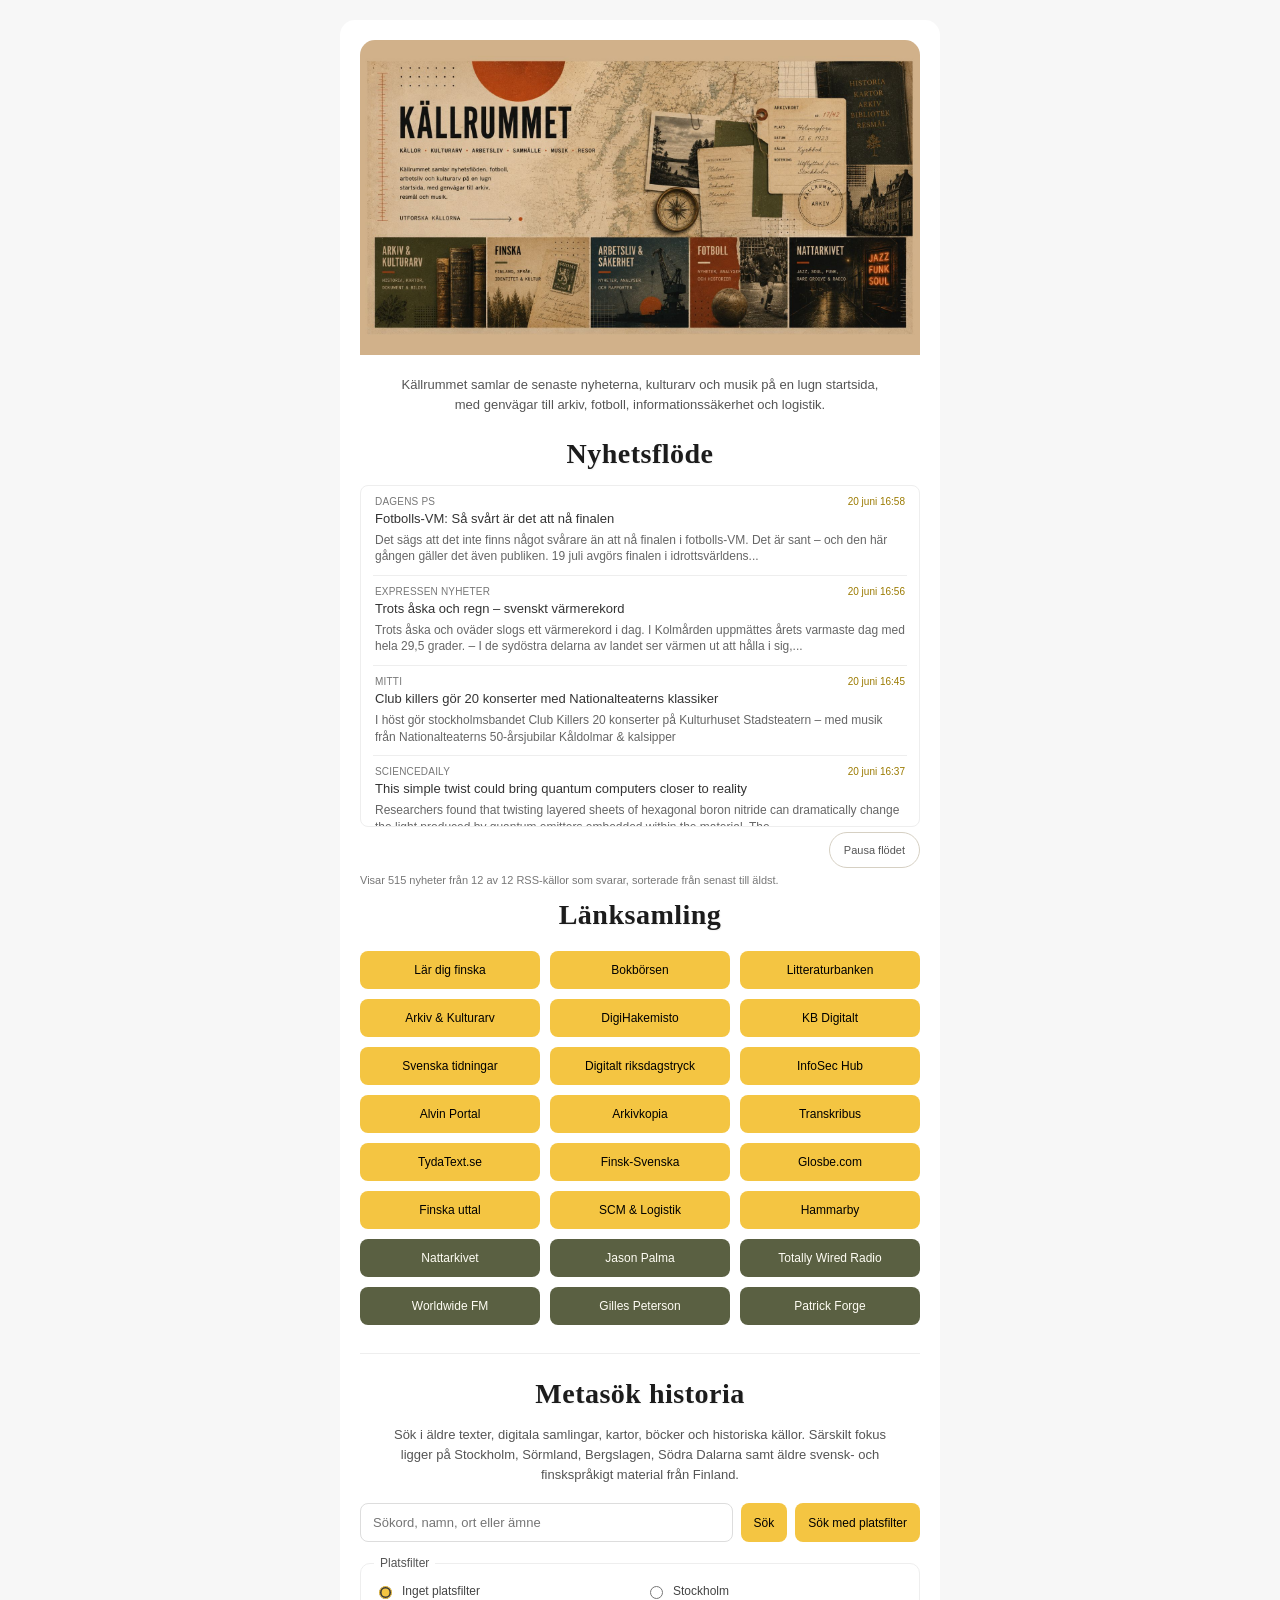
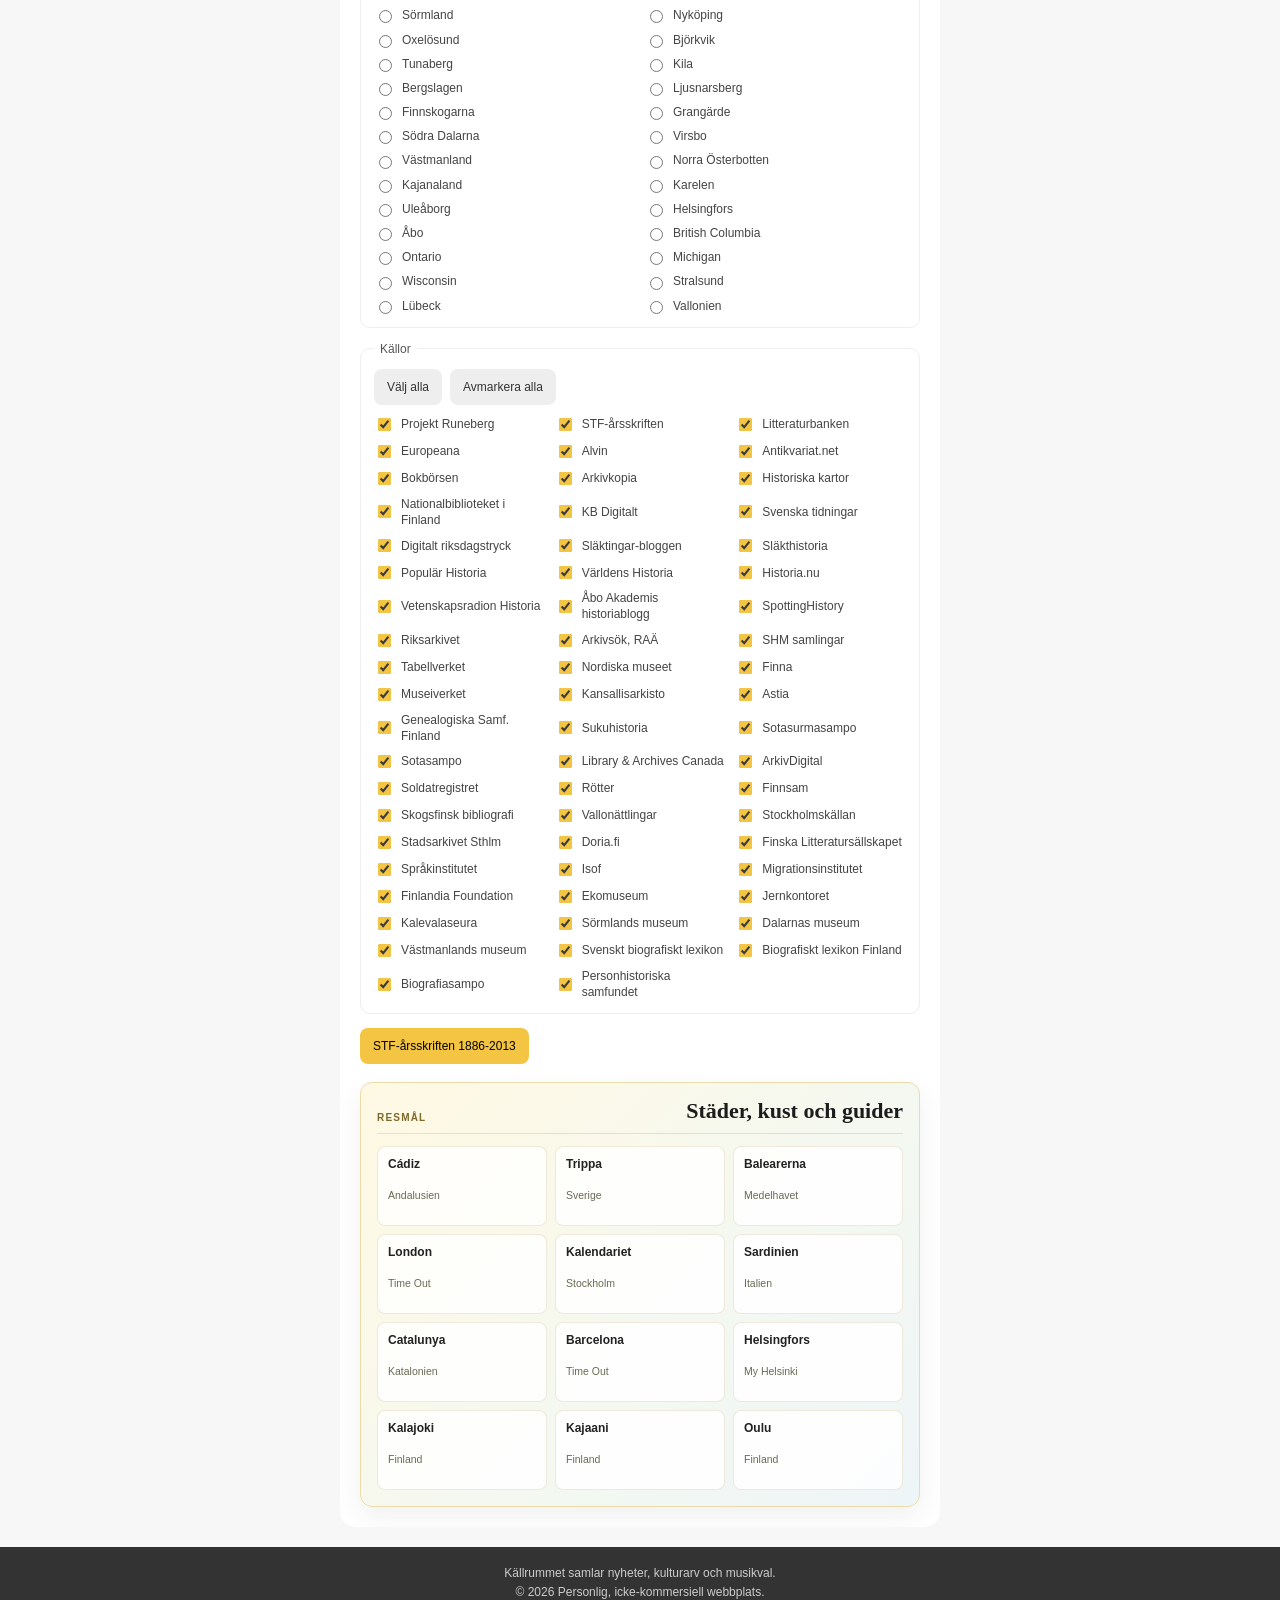
==== commit 9ef9f2c0: "Add files via upload" ====
--- a/index.html
+++ b/index.html
@@ -3,28 +3,28 @@
 <head>
     <meta charset="UTF-8">
     <meta name="viewport" content="width=device-width, initial-scale=1.0">
-<title>Källrummet – nyheter, kulturarv, fotboll, logistik och musik</title>
-<meta name="description" content="Källrummet samlar senaste RSS-nyheter från 12 utvalda källor, sorterade från senast publicerat till äldst, samt metasök för historia och kulturarv och länkar till arkiv, fotboll och musik.">
-<meta name="keywords" content="Källrummet, dagsfärska nyheter, nyhetsflöden, RSS, fotboll, Fotbollsrummet, släktforskning, historia, kulturarv, digitala arkiv, äldre texter, historiska kartor, Projekt Runeberg, Riksarkivet, Finland, Sverige, informationssäkerhet, InfoSec, SCM, logistik, transport, resmål, musik, radio, Nattarkivet">
+<title>Källrummet – nyheter, kulturarv, logistik och musik</title>
+<meta name="description" content="Källrummet samlar senaste RSS-nyheter från 12 utvalda källor, sorterade från senast publicerat till äldst, samt metasök för historia och kulturarv och länkar till arkiv och musik.">
+<meta name="keywords" content="Källrummet, dagsfärska nyheter, nyhetsflöden, RSS, släktforskning, historia, kulturarv, digitala arkiv, äldre texter, historiska kartor, Projekt Runeberg, Riksarkivet, Finland, Sverige, informationssäkerhet, InfoSec, SCM, logistik, transport, resmål, musik, radio, Nattarkivet">
 <meta name="robots" content="index, follow, max-image-preview:large">
 <meta name="referrer" content="strict-origin-when-cross-origin">
 <meta http-equiv="Permissions-Policy" content="camera=(), microphone=(), geolocation=(), payment=(), usb=(), interest-cohort=()">
 <meta http-equiv="Content-Security-Policy" content="default-src 'self'; base-uri 'self'; object-src 'none'; frame-src 'none'; form-action 'self'; img-src 'self' data: https:; style-src 'self' https://fonts.googleapis.com; font-src 'self' https://fonts.gstatic.com; script-src 'self'; connect-src 'self'; upgrade-insecure-requests">
-<link rel="canonical" href="https://privat.bahnhof.se/wb111178/">
+<link rel="canonical" href="https://soulkrets-creator.github.io/kallrummet/">
 <meta property="og:type" content="website">
 <meta property="og:locale" content="sv_SE">
-<meta property="og:title" content="Källrummet – nyheter, kulturarv, fotboll, logistik och musik">
+<meta property="og:title" content="Källrummet – nyheter, kulturarv, logistik och musik">
 <meta property="og:description" content="Senaste RSS-nyheter från 12 utvalda källor, sorterade från senast publicerat till äldst, tillsammans med kulturarv, arkiv, fotboll och musik.">
-<meta property="og:url" content="https://privat.bahnhof.se/wb111178/">
-<meta property="og:image" content="https://privat.bahnhof.se/wb111178/kallrummet-banner.jpg">
+<meta property="og:url" content="https://soulkrets-creator.github.io/kallrummet/">
+<meta property="og:image" content="https://soulkrets-creator.github.io/kallrummet/kallrummet-banner.jpg">
 <meta property="og:image:width" content="1774">
 <meta property="og:image:height" content="887">
-<meta property="og:image:alt" content="Källrummet – nyheter, kulturarv, Finland, informationssäkerhet, logistik, fotboll och Nattarkivet.">
+<meta property="og:image:alt" content="Källrummet – nyheter, kulturarv, Finland, informationssäkerhet, logistik och Nattarkivet.">
 <meta name="twitter:card" content="summary_large_image">
-<meta name="twitter:title" content="Källrummet – nyheter, kulturarv, fotboll, logistik och musik">
+<meta name="twitter:title" content="Källrummet – nyheter, kulturarv, logistik och musik">
 <meta name="twitter:description" content="Senaste RSS-nyheter från 12 utvalda källor, sorterade från senast publicerat till äldst, tillsammans med kulturarv, arkiv, fotboll och musik.">
-<meta name="twitter:image" content="https://privat.bahnhof.se/wb111178/kallrummet-banner.jpg">
-<meta name="twitter:image:alt" content="Källrummet – nyheter, kulturarv, Finland, informationssäkerhet, logistik, fotboll och Nattarkivet.">
+<meta name="twitter:image" content="https://soulkrets-creator.github.io/kallrummet/kallrummet-banner.jpg">
+<meta name="twitter:image:alt" content="Källrummet – nyheter, kulturarv, Finland, informationssäkerhet, logistik och Nattarkivet.">
 <link rel="icon" type="image/png" href="favicon-32x32.png" sizes="32x32">
 <link rel="icon" type="image/png" href="favicon-16x16.png" sizes="16x16">
 <link rel="shortcut icon" href="favicon.ico">
@@ -38,7 +38,7 @@
   "@context": "https://schema.org",
   "@type": "WebSite",
   "name": "Källrummet",
-  "url": "https://privat.bahnhof.se/wb111178/",
+  "url": "https://soulkrets-creator.github.io/kallrummet/",
   "description": "Senaste RSS-nyheter från 12 utvalda källor, sorterade från senast publicerat till äldst, tillsammans med kulturarv, arkiv, fotboll och musik.",
   "inLanguage": "sv-SE",
   "author": {
@@ -49,34 +49,34 @@
     {
       "@type": "CollectionPage",
       "name": "Nattarkivet",
-      "url": "https://privat.bahnhof.se/wb111178/nattarkivet.html",
+      "url": "https://soulkrets-creator.github.io/kallrummet/nattarkivet.html",
       "description": "Svenskt musikarkiv för jazz-funk, soul-jazz, broken beat, rare groove, Brazilian fusion, skivbolag och radioflöden."
     },
     {
       "@type": "CollectionPage",
       "name": "Lär dig finska",
-      "url": "https://privat.bahnhof.se/wb111178/finska.html",
+      "url": "https://soulkrets-creator.github.io/kallrummet/finska.html",
       "description": "En lekfull svensk introduktion till modern finska med ord, uttal, vardagsfraser, grammatik och mini-quiz."
     },
     {
       "@type": "CollectionPage",
       "name": "Arkiv & Kulturarv",
-      "url": "https://privat.bahnhof.se/wb111178/kulturarv.html"
+      "url": "https://soulkrets-creator.github.io/kallrummet/kulturarv.html"
     },
     {
       "@type": "CollectionPage",
       "name": "InfoSec Hub",
-      "url": "https://privat.bahnhof.se/wb111178/infosec.html"
+      "url": "https://soulkrets-creator.github.io/kallrummet/infosec.html"
     },
     {
       "@type": "CollectionPage",
       "name": "SCM & Logistik",
-      "url": "https://privat.bahnhof.se/wb111178/scm.html"
+      "url": "https://soulkrets-creator.github.io/kallrummet/scm.html"
     },
     {
       "@type": "CollectionPage",
       "name": "Fotbollsrummet",
-      "url": "https://privat.bahnhof.se/wb111178/fotboll.html",
+      "url": "https://soulkrets-creator.github.io/kallrummet/fotboll.html",
       "description": "Fotbollsflöden med nyheter, klubbkällor, analyser, poddar och ekonomi."
     }
   ]
@@ -134,7 +134,7 @@
   <a href="https://glosbe.com/" target="_blank" rel="noopener noreferrer">Glosbe.com</a>
   <a href="https://www.howtopronounce.com/finnish/index.php" target="_blank" rel="noopener noreferrer">Finska uttal</a>
   <a href="scm.html">SCM &amp; Logistik</a>
-  <a href="fotboll.html">Fotbollsrummet</a>
+  <a href="https://www.hammarbyfotboll.se/">Hammarby</a>
   <a class="music-link" href="nattarkivet.html">Nattarkivet</a>
   <a class="music-link" href="https://ciut.fm/higherground/" target="_blank" rel="noopener noreferrer">Jason Palma</a>
   <a class="music-link" href="https://totallywiredradio.com/" target="_blank" rel="noopener noreferrer">Totally Wired Radio</a>
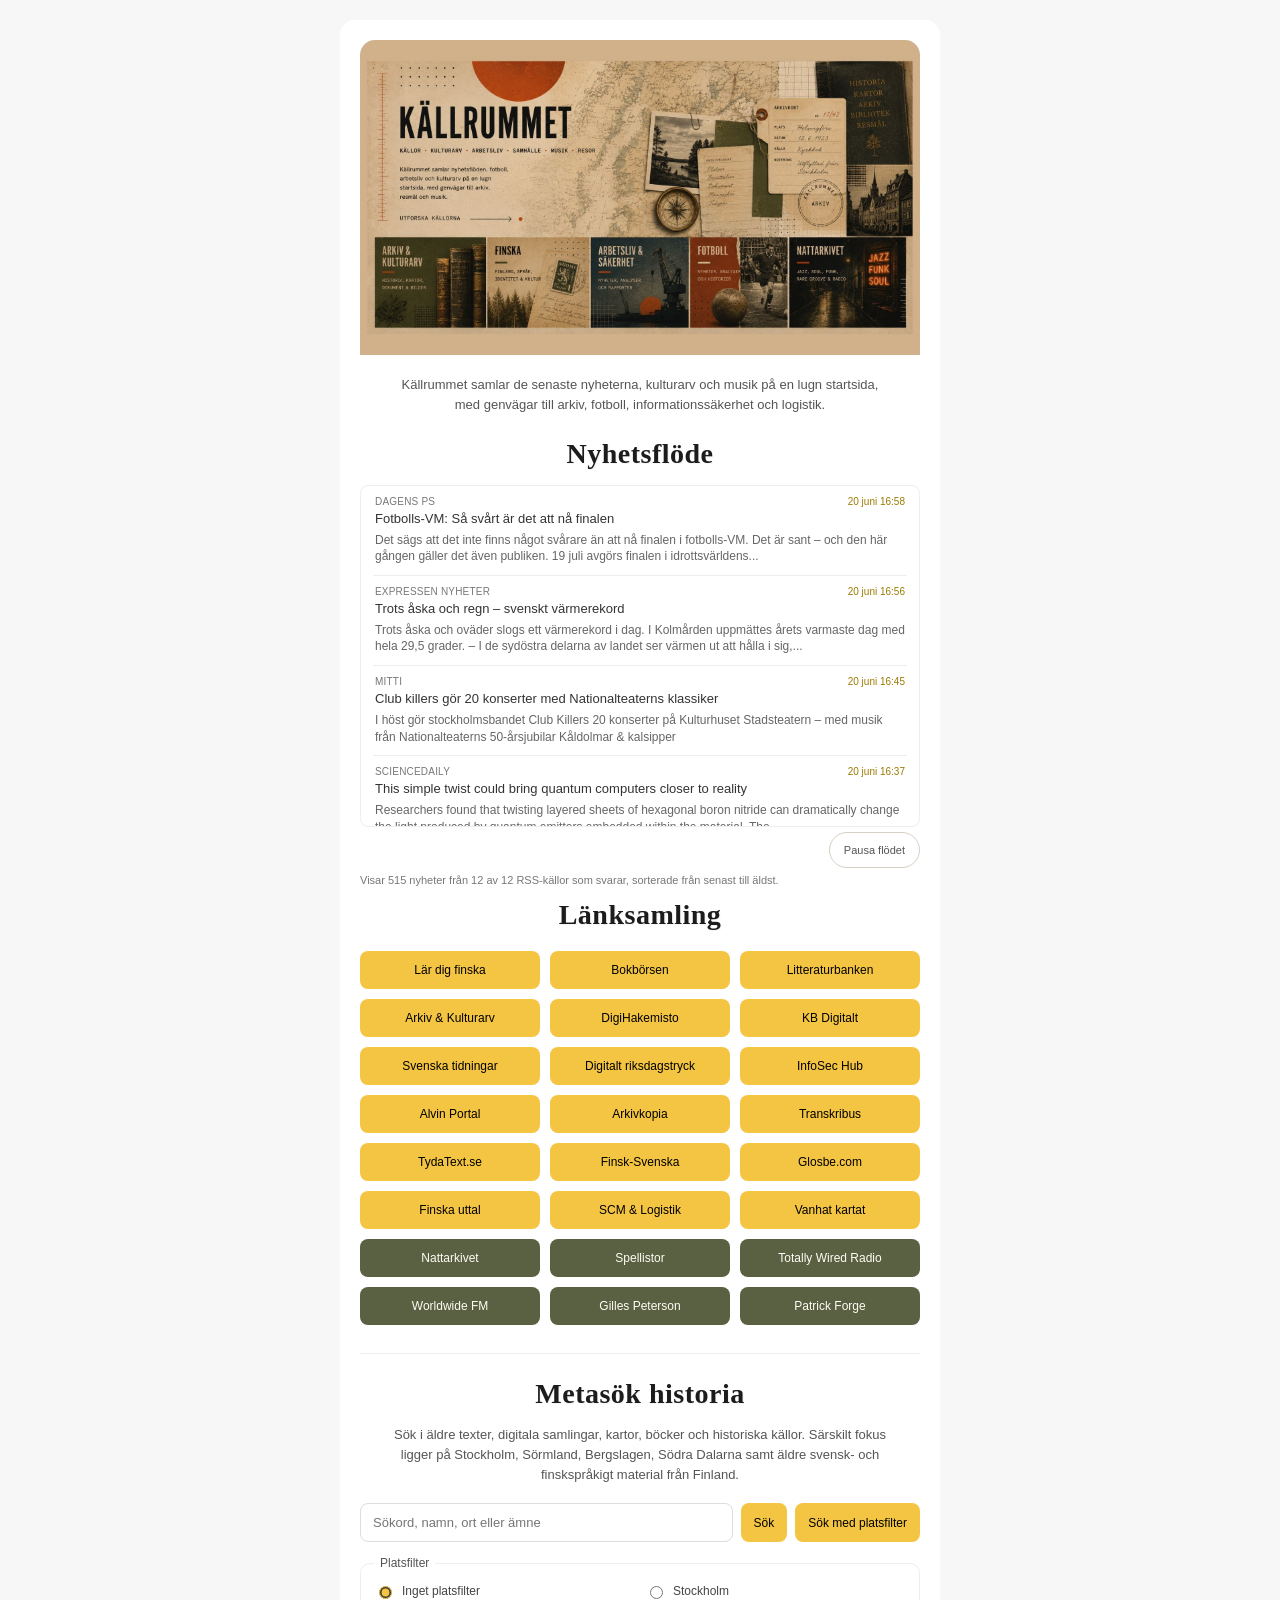
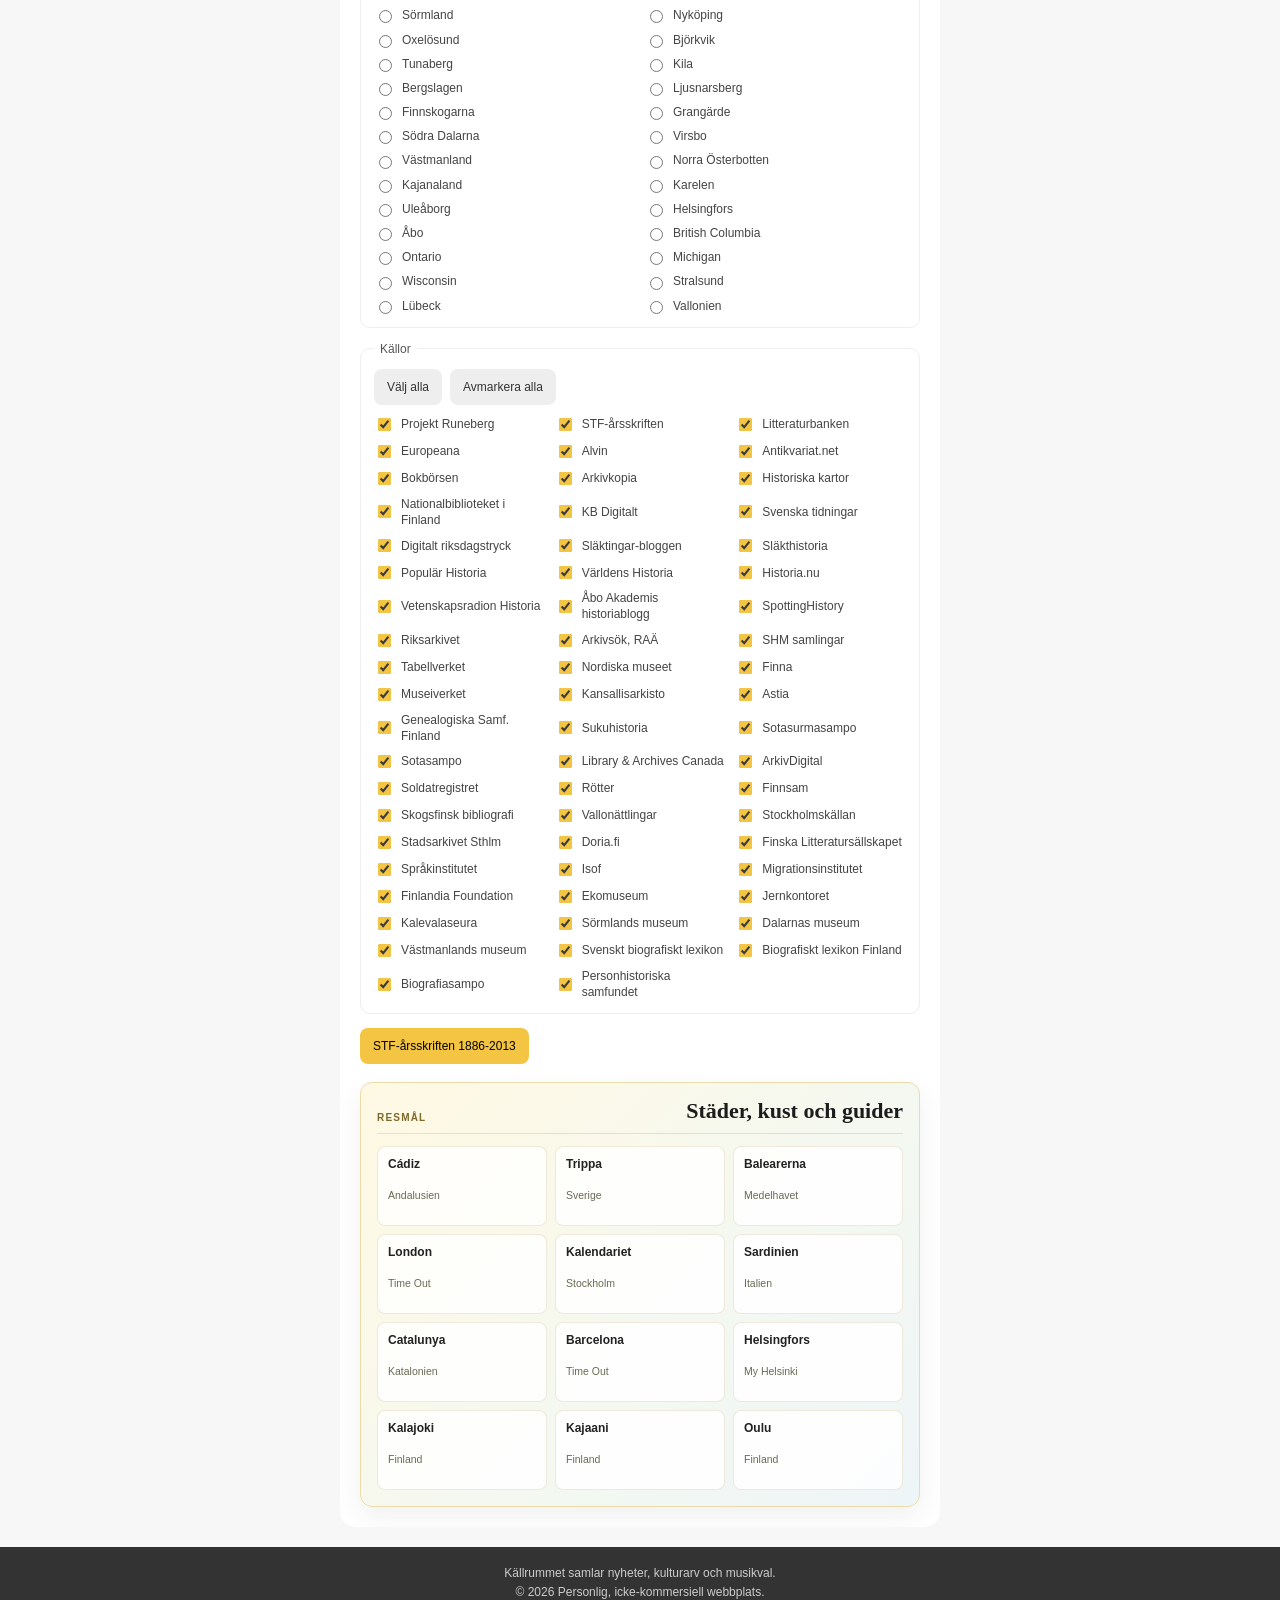
==== commit 41325955: "Update index.html" ====
--- a/index.html
+++ b/index.html
@@ -134,9 +134,9 @@
   <a href="https://glosbe.com/" target="_blank" rel="noopener noreferrer">Glosbe.com</a>
   <a href="https://www.howtopronounce.com/finnish/index.php" target="_blank" rel="noopener noreferrer">Finska uttal</a>
   <a href="scm.html">SCM &amp; Logistik</a>
-  <a href="https://www.hammarbyfotboll.se/">Hammarby</a>
+  <a href="https://vanhatkartat.fi/">Vanhat kartat</a>
   <a class="music-link" href="nattarkivet.html">Nattarkivet</a>
-  <a class="music-link" href="https://ciut.fm/higherground/" target="_blank" rel="noopener noreferrer">Jason Palma</a>
+  <a class="music-link" href="https://open.spotify.com/user/31harw3fh4jclq3z63t7f7gjijbe" target="_blank" rel="noopener noreferrer">Spellistor</a>
   <a class="music-link" href="https://totallywiredradio.com/" target="_blank" rel="noopener noreferrer">Totally Wired Radio</a>
   <a class="music-link" href="https://www.worldwidefm.net/" target="_blank" rel="noopener noreferrer">Worldwide FM</a>
   <a class="music-link" href="https://www.worldwidefm.net/hosts/gilles-peterson" target="_blank" rel="noopener noreferrer">Gilles Peterson</a>
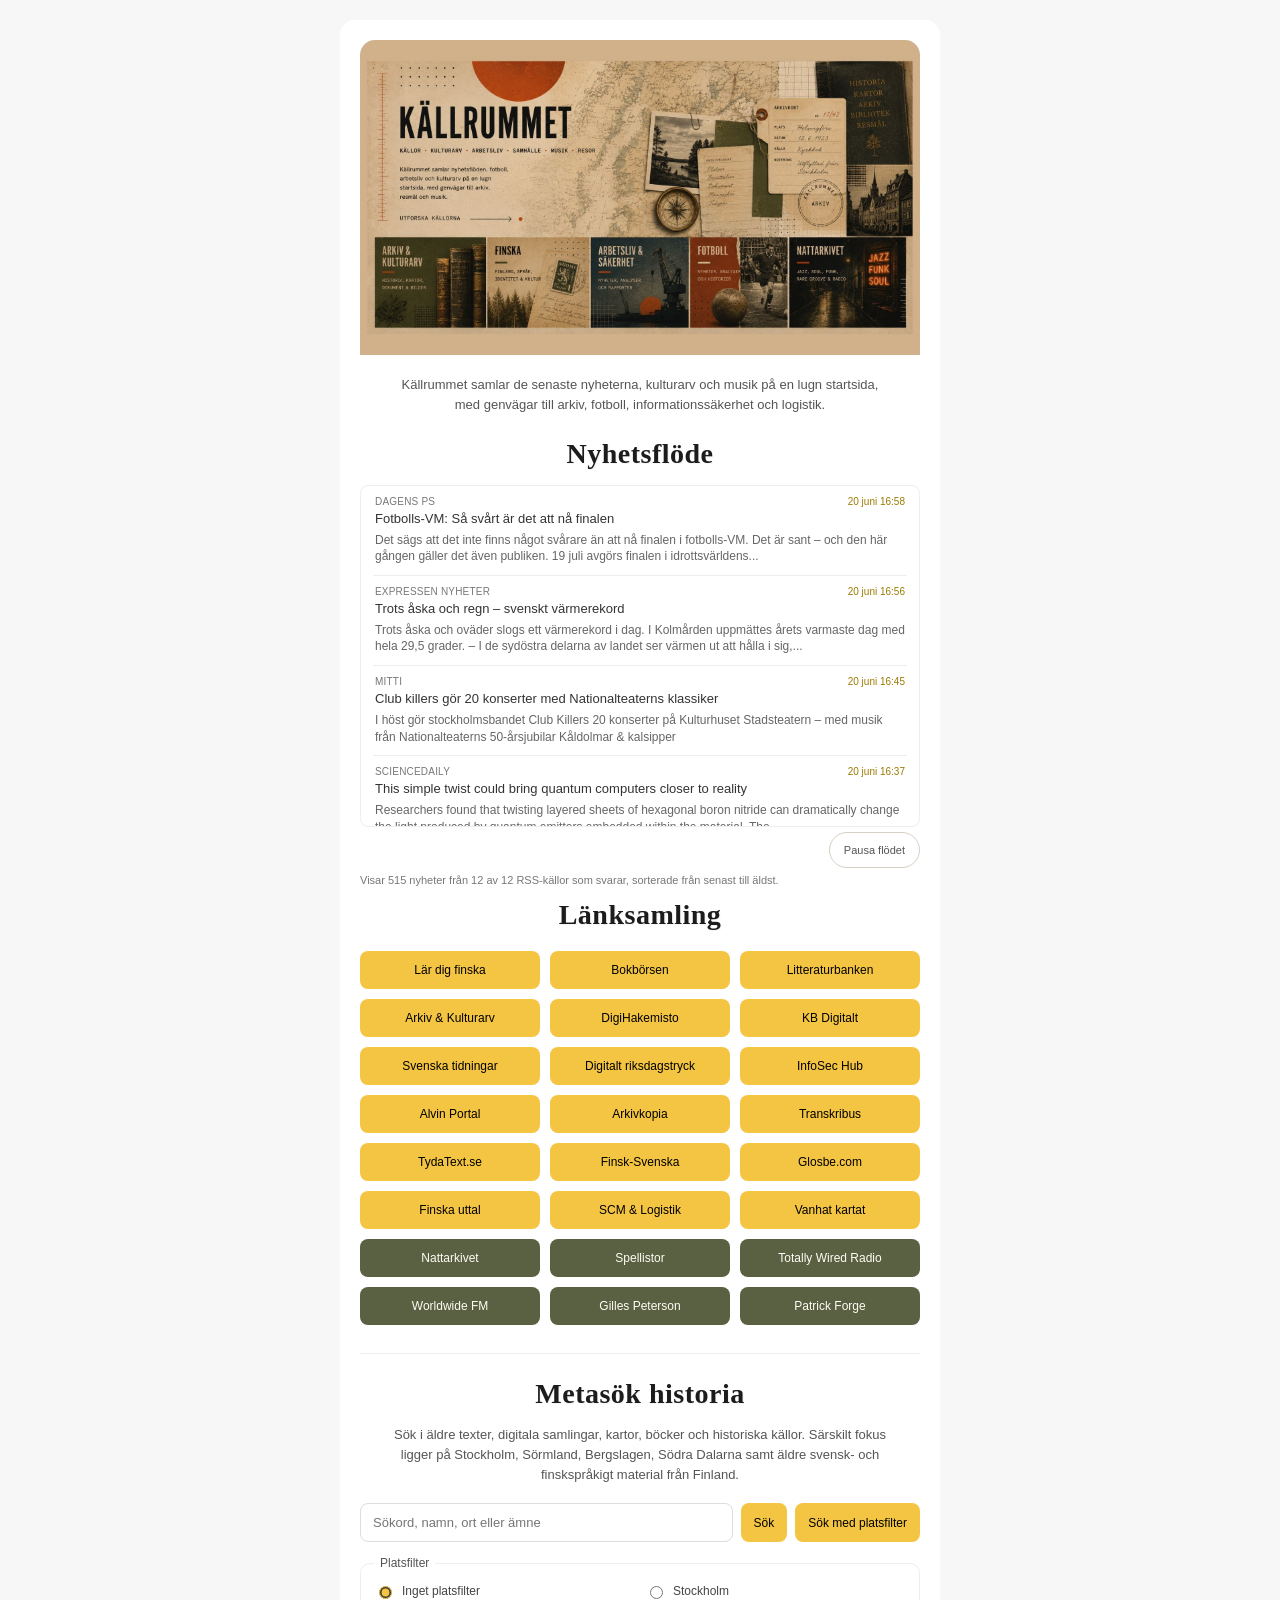
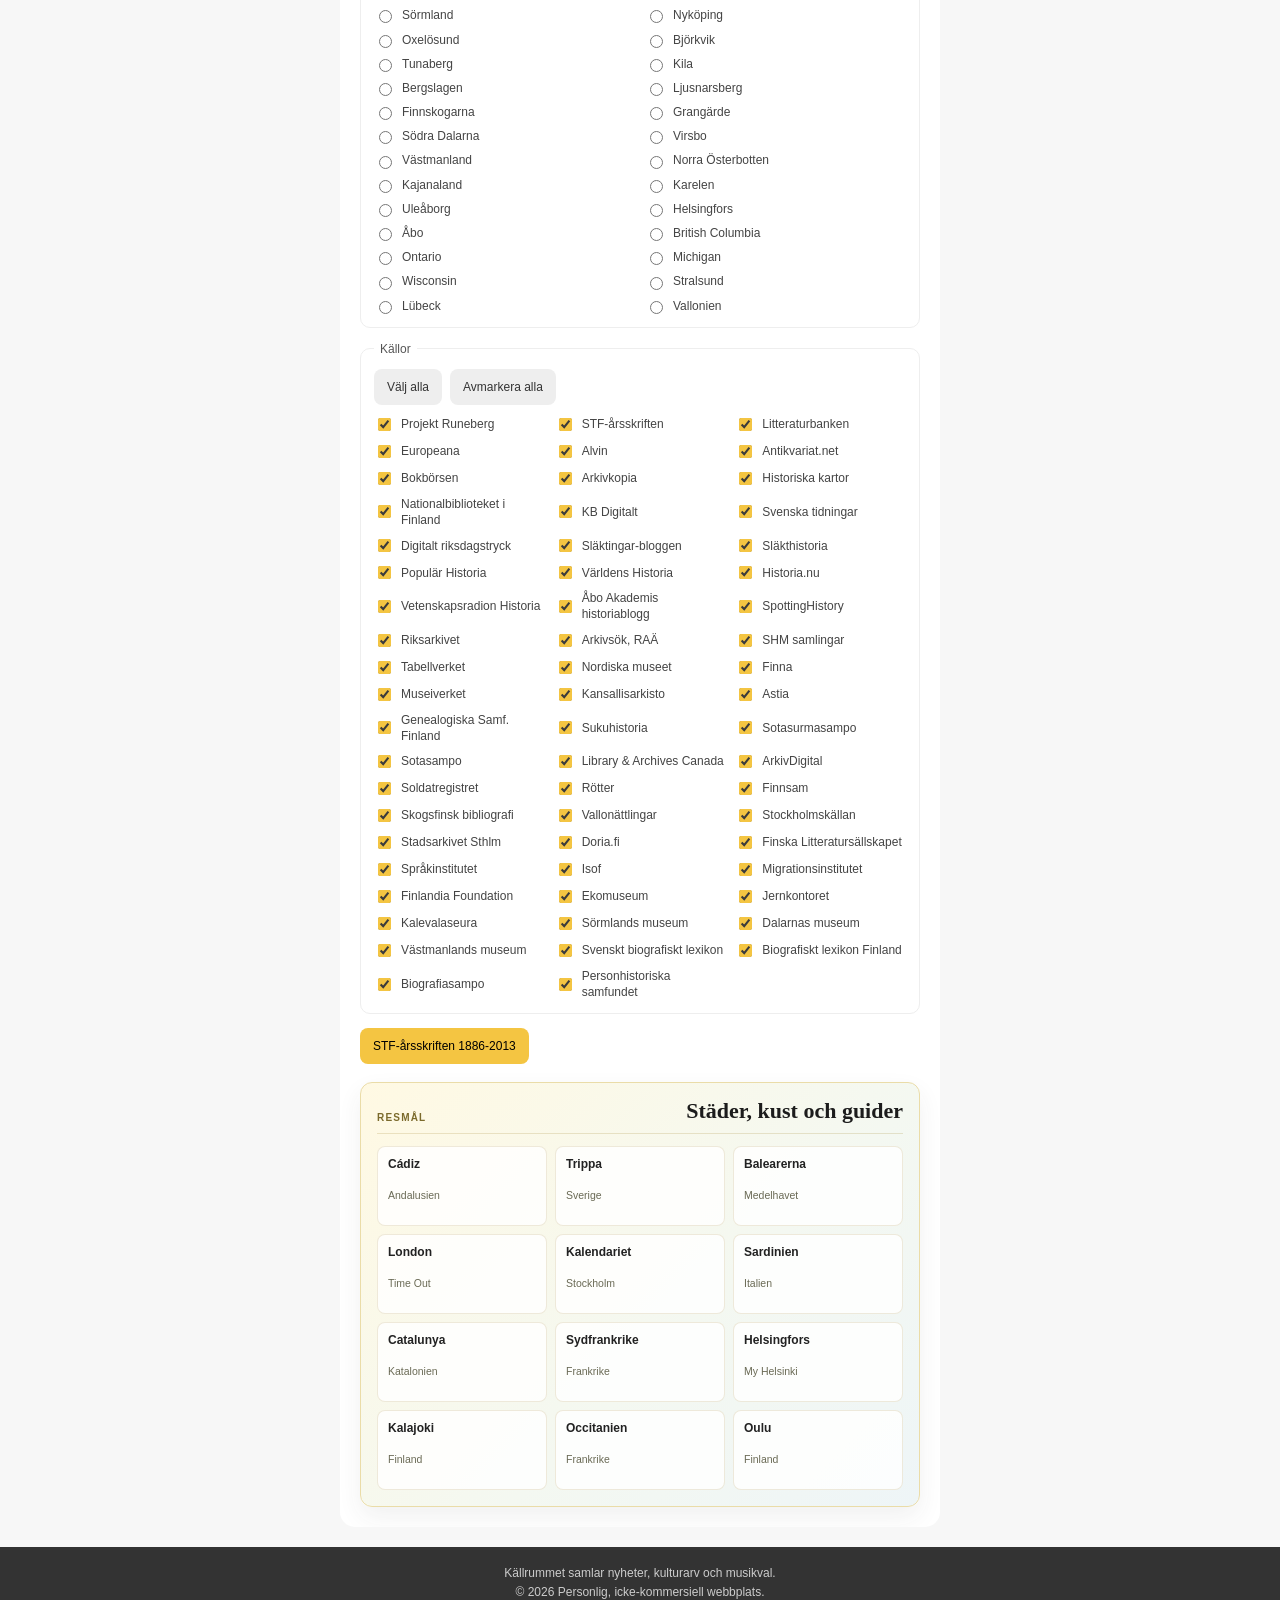
==== commit 67655ed6: "Update index.html" ====
--- a/index.html
+++ b/index.html
@@ -189,10 +189,10 @@
         <a href="https://www.dn.se/kalendariet/" target="_blank" rel="noopener noreferrer"><span>Kalendariet</span> <small>Stockholm</small></a>
         <a href="https://www.sardegnaturismo.it/en" target="_blank" rel="noopener noreferrer"><span>Sardinien</span> <small>Italien</small></a>
         <a href="https://www.catalunya.com/en" target="_blank" rel="noopener noreferrer"><span>Catalunya</span> <small>Katalonien</small></a>
-        <a href="https://www.timeout.com/barcelona" target="_blank" rel="noopener noreferrer"><span>Barcelona</span> <small>Time Out</small></a>
+        <a href="https://provence-alpes-cotedazur.com/en/" target="_blank" rel="noopener noreferrer"><span>Sydfrankrike</span> <small>Frankrike</small></a>
         <a href="https://www.myhelsinki.fi/" target="_blank" rel="noopener noreferrer"><span>Helsingfors</span> <small>My Helsinki</small></a>
         <a href="https://visitkalajoki.fi/sv/" target="_blank" rel="noopener noreferrer"><span>Kalajoki</span> <small>Finland</small></a>
-        <a href="https://visitkajaani.fi/sv/" target="_blank" rel="noopener noreferrer"><span>Kajaani</span> <small>Finland</small></a>
+        <a href="https://www.visit-occitanie.com/en/" target="_blank" rel="noopener noreferrer"><span>Occitanien</span> <small>Frankrike</small></a>
         <a href="https://visitoulu.fi/en/" target="_blank" rel="noopener noreferrer"><span>Oulu</span> <small>Finland</small></a>
       </div>
     </section>
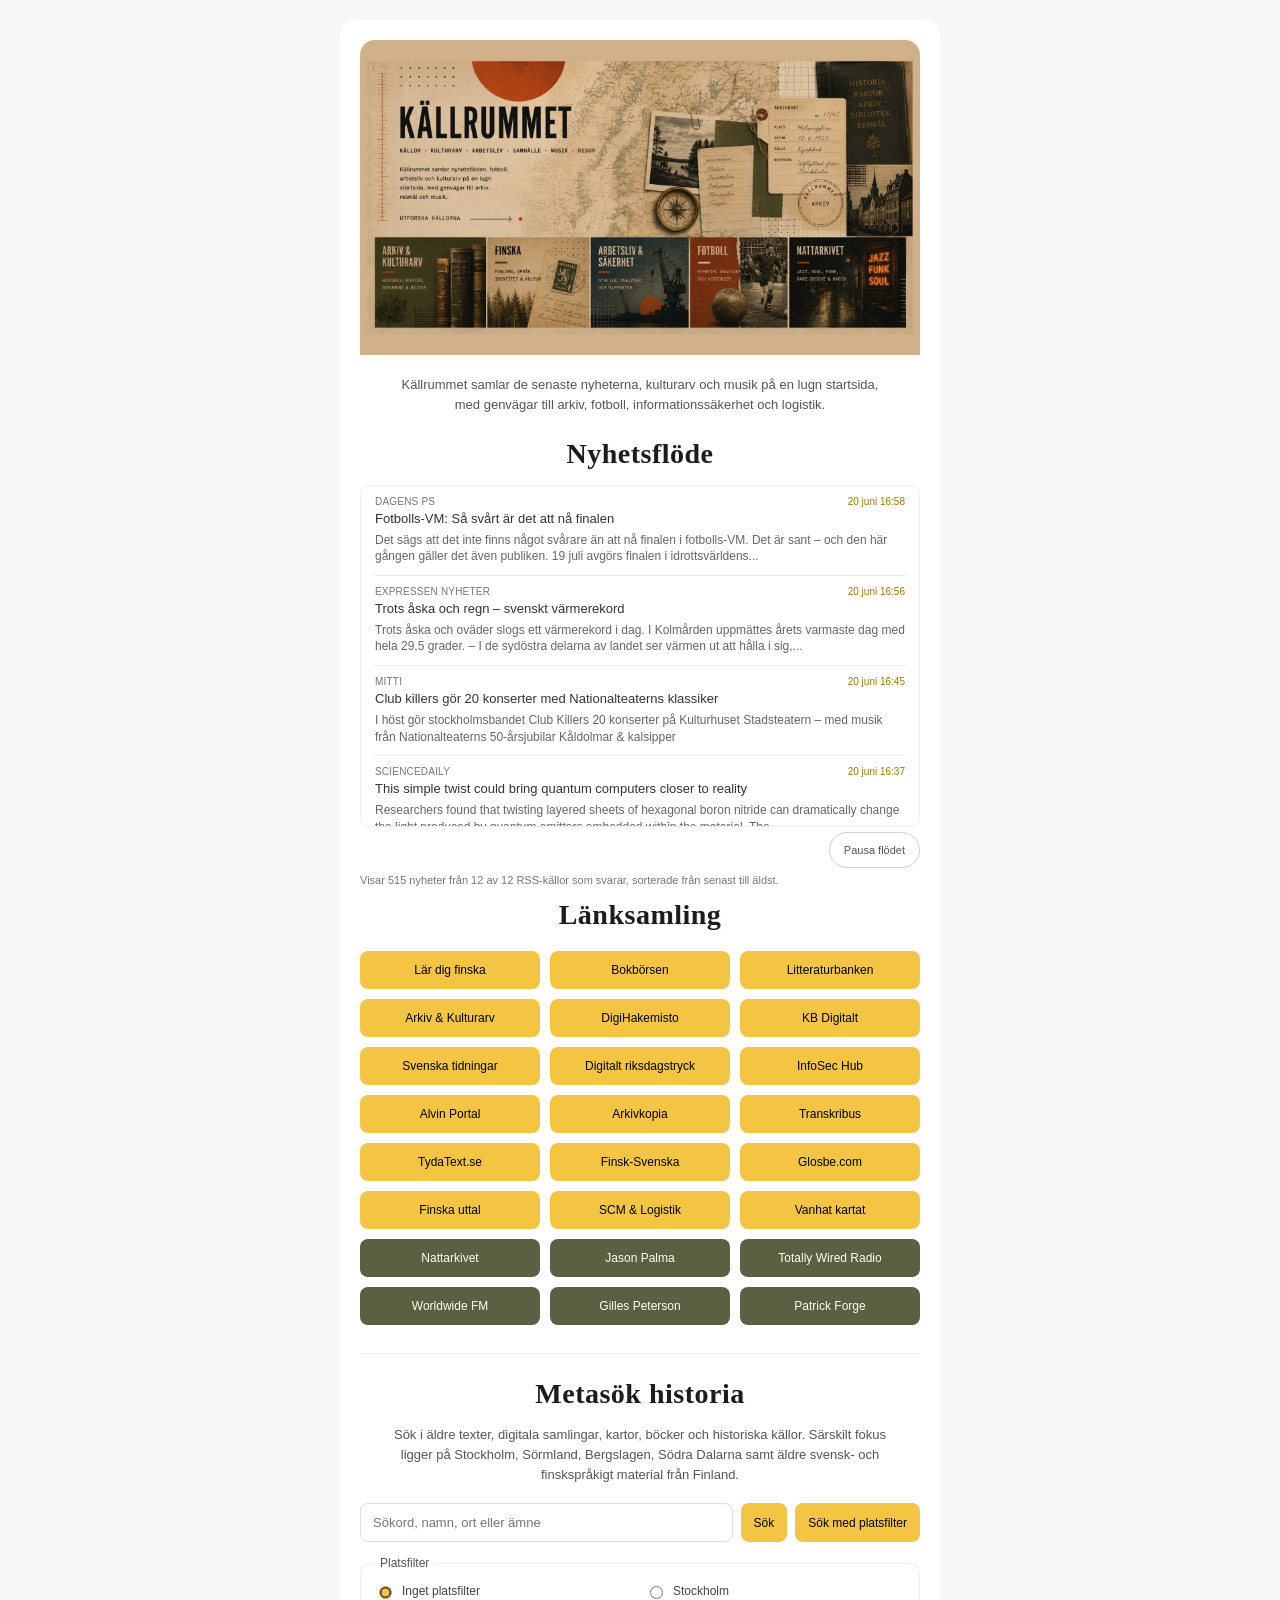
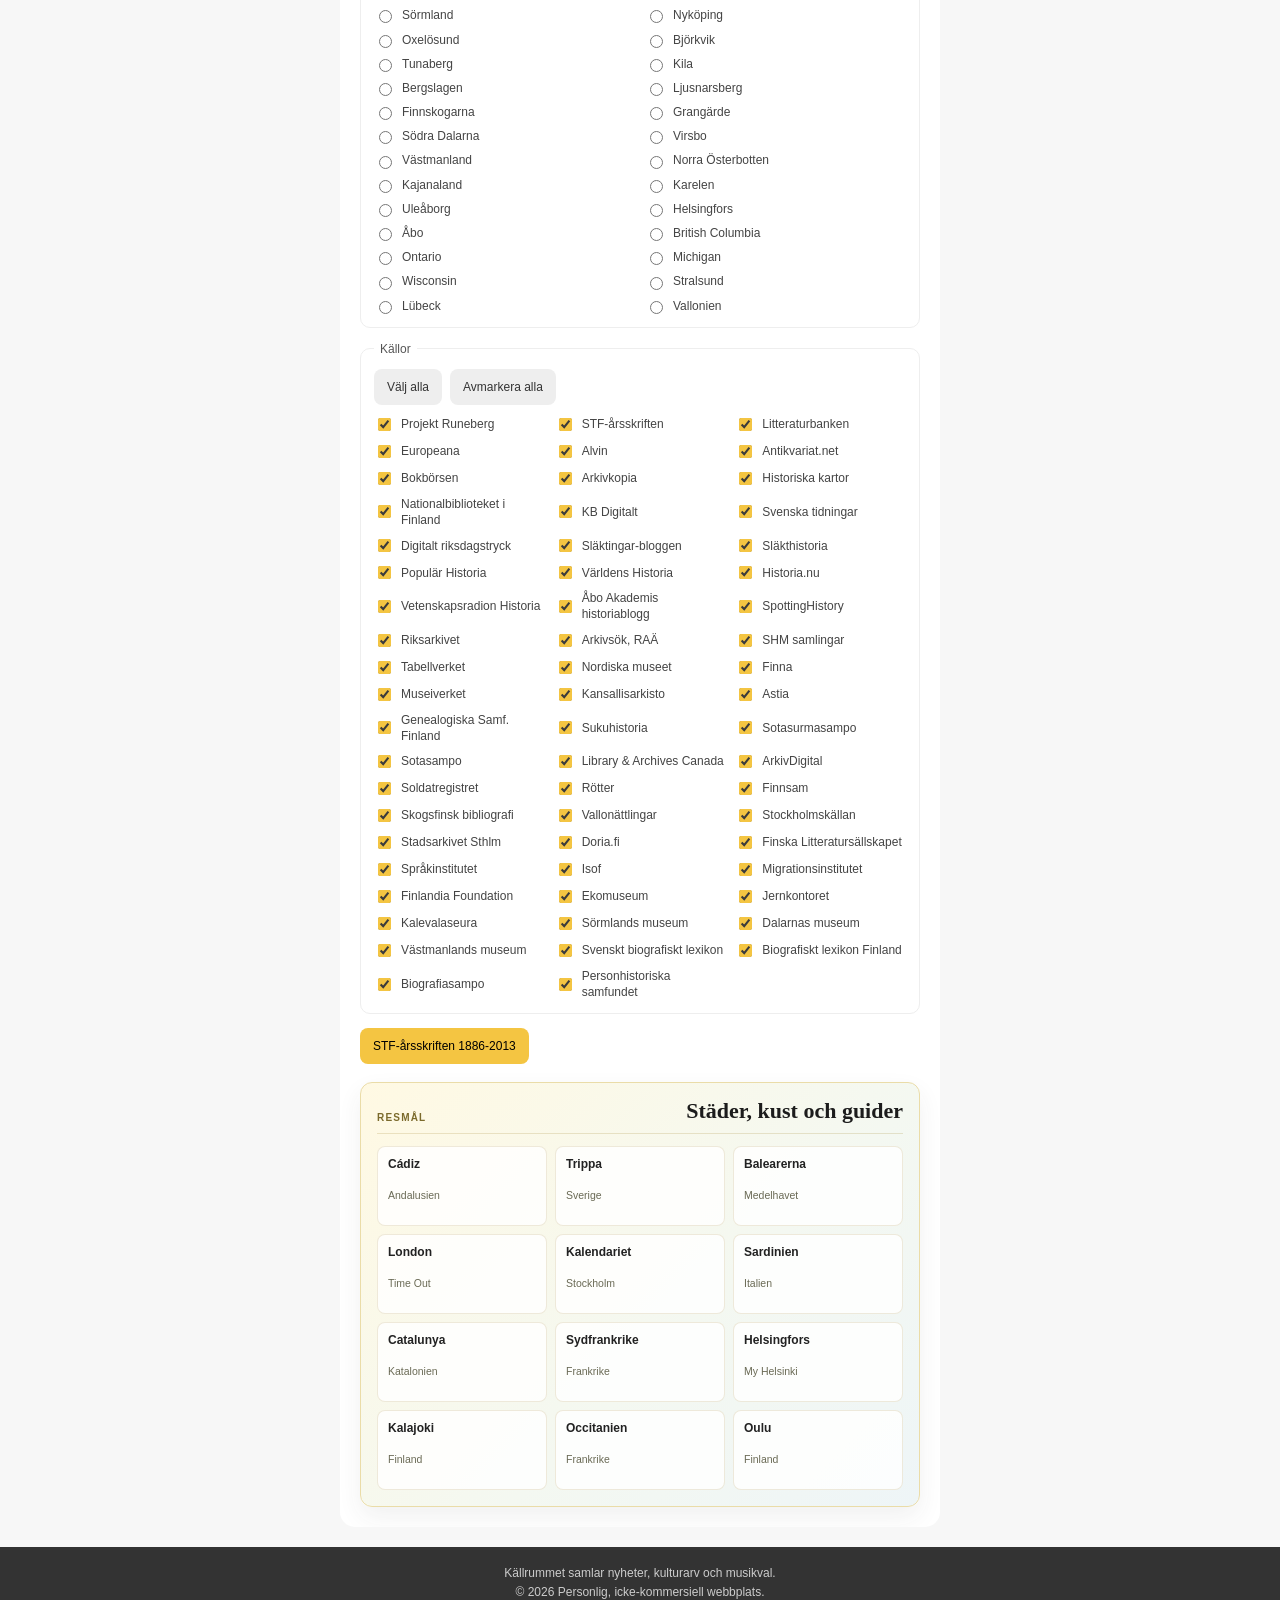
==== commit b3f586e1: "Update index.html" ====
--- a/index.html
+++ b/index.html
@@ -136,7 +136,7 @@
   <a href="scm.html">SCM &amp; Logistik</a>
   <a href="https://vanhatkartat.fi/">Vanhat kartat</a>
   <a class="music-link" href="nattarkivet.html">Nattarkivet</a>
-  <a class="music-link" href="https://open.spotify.com/user/31harw3fh4jclq3z63t7f7gjijbe" target="_blank" rel="noopener noreferrer">Spellistor</a>
+  <a class="music-link" href="https://ciut.fm/higherground/" target="_blank" rel="noopener noreferrer">Jason Palma</a>
   <a class="music-link" href="https://totallywiredradio.com/" target="_blank" rel="noopener noreferrer">Totally Wired Radio</a>
   <a class="music-link" href="https://www.worldwidefm.net/" target="_blank" rel="noopener noreferrer">Worldwide FM</a>
   <a class="music-link" href="https://www.worldwidefm.net/hosts/gilles-peterson" target="_blank" rel="noopener noreferrer">Gilles Peterson</a>
